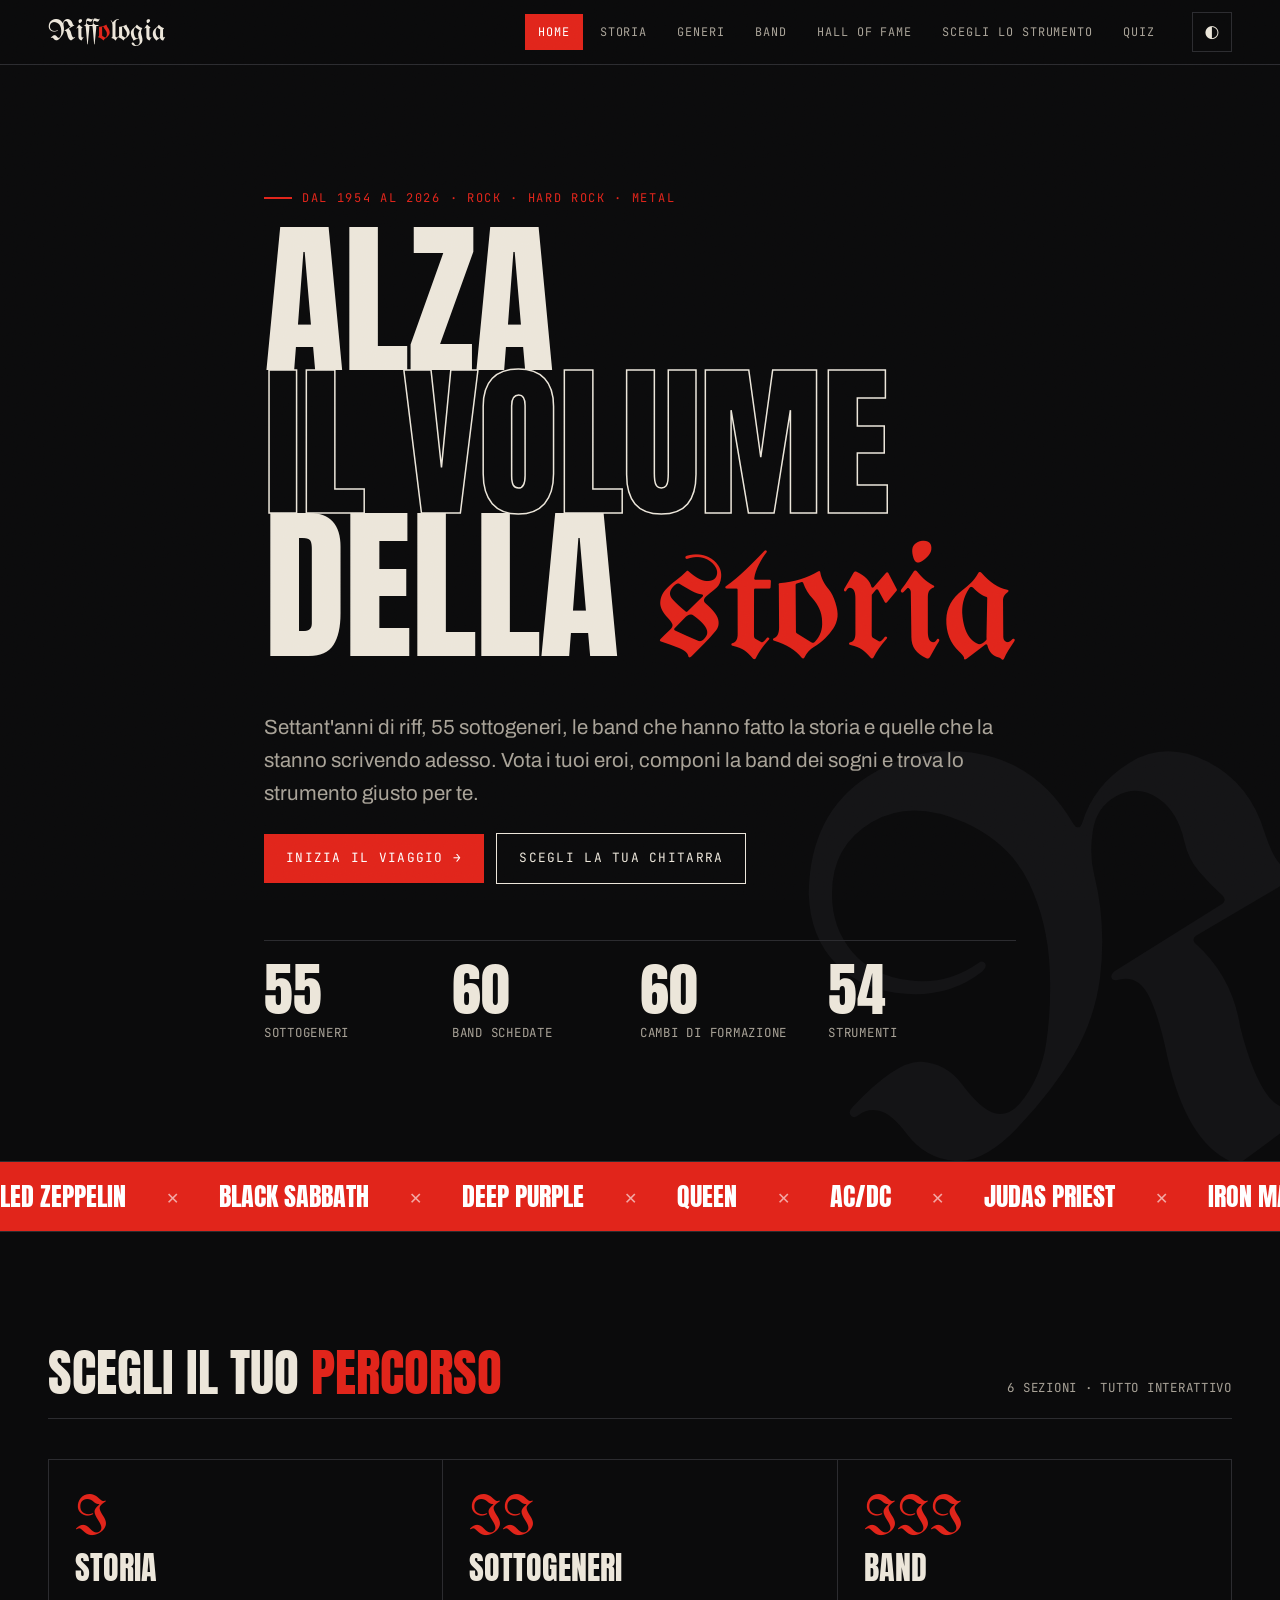
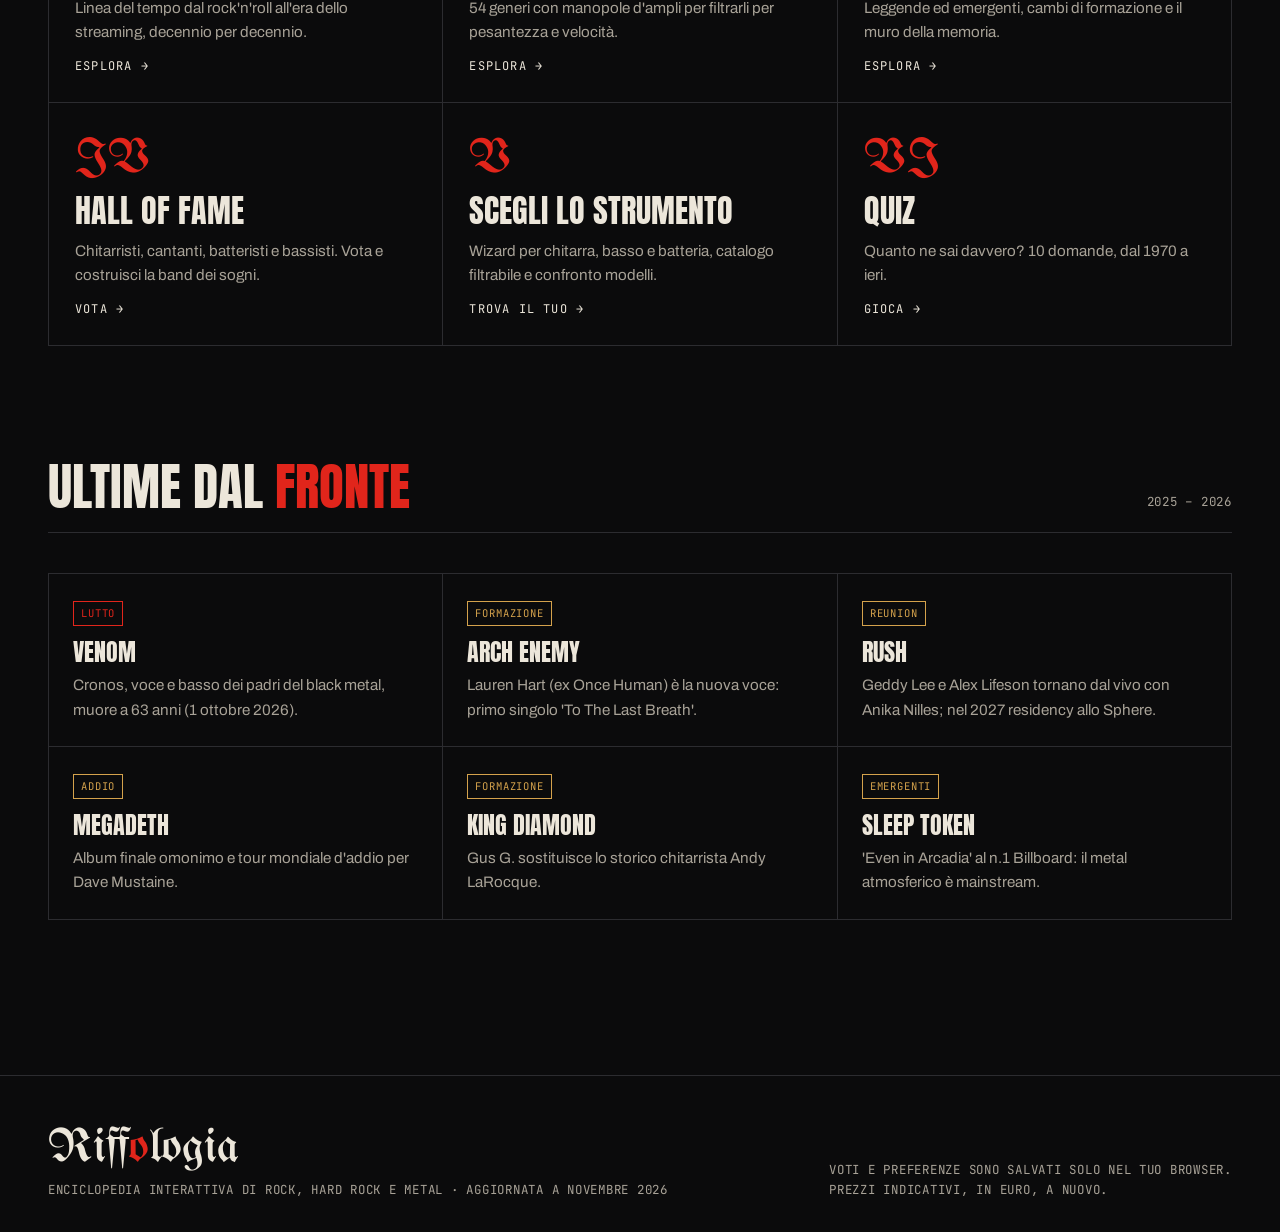
==== index.html @ 989550e6 "Riffologia: sito multipagina su rock/hard rock/metal Analisi storica e dei sottogeneri, band storich" ====
<!doctype html>
<html lang="it">
<head>
<meta charset="utf-8">
<meta name="viewport" content="width=device-width,initial-scale=1">
<title>Riffologia</title>
<meta name="description" content="Enciclopedia interattiva di rock, hard rock e metal: storia, sottogeneri, band, Hall of Fame e scelta dello strumento.">
<link rel="preconnect" href="https://fonts.googleapis.com"><link rel="preconnect" href="https://fonts.gstatic.com" crossorigin>
<link href="https://fonts.googleapis.com/css2?family=Anton&family=Archivo:wght@400;500;700&family=JetBrains+Mono:wght@400;600&family=UnifrakturMaguntia&display=swap" rel="stylesheet">
<link rel="stylesheet" href="css/style.css">
</head>
<body>
<main>
  <section class="hero">
    <div class="bg-word" aria-hidden="true">R</div>
    <div class="wrap">
      <span class="kicker">Dal 1954 al 2026 · rock · hard rock · metal</span>
      <h1 class="h-mega" style="margin:20px 0 28px">Alza<br><span class="outline">il volume</span><br>della <span class="blk">storia</span></h1>
      <p class="lead">Settant'anni di riff, 55 sottogeneri, le band che hanno fatto la storia e quelle che la stanno scrivendo adesso. Vota i tuoi eroi, componi la band dei sogni e trova lo strumento giusto per te.</p>
      <div class="flex mt">
        <a class="btn" href="storia.html">Inizia il viaggio →</a>
        <a class="btn ghost" href="strumenti.html">Scegli la tua chitarra</a>
      </div>
      <div class="hero-stats" id="stats"></div>
    </div>
  </section>

  <div class="marquee" aria-hidden="true"><div class="track" id="mq"></div></div>

  <section>
    <div class="wrap">
      <div class="sec-head"><h2 class="h2">Scegli il tuo <span class="red">percorso</span></h2><span class="mono muted">6 sezioni · tutto interattivo</span></div>
      <div class="grid g3">
        <a class="tile rv" href="storia.html"><span class="n">I</span><h3>Storia</h3><p>Linea del tempo dal rock'n'roll all'era dello streaming, decennio per decennio.</p><span class="arrow">ESPLORA →</span></a>
        <a class="tile rv" href="generi.html"><span class="n">II</span><h3>Sottogeneri</h3><p>54 generi con manopole d'ampli per filtrarli per pesantezza e velocità.</p><span class="arrow">ESPLORA →</span></a>
        <a class="tile rv" href="band.html"><span class="n">III</span><h3>Band</h3><p>Leggende ed emergenti, cambi di formazione e il muro della memoria.</p><span class="arrow">ESPLORA →</span></a>
        <a class="tile rv" href="hall-of-fame.html"><span class="n">IV</span><h3>Hall of Fame</h3><p>Chitarristi, cantanti, batteristi e bassisti. Vota e costruisci la band dei sogni.</p><span class="arrow">VOTA →</span></a>
        <a class="tile rv" href="strumenti.html"><span class="n">V</span><h3>Scegli lo strumento</h3><p>Wizard per chitarra, basso e batteria, catalogo filtrabile e confronto modelli.</p><span class="arrow">TROVA IL TUO →</span></a>
        <a class="tile rv" href="quiz.html"><span class="n">VI</span><h3>Quiz</h3><p>Quanto ne sai davvero? 10 domande, dal 1970 a ieri.</p><span class="arrow">GIOCA →</span></a>
      </div>
    </div>
  </section>

  <section style="padding-top:0">
    <div class="wrap">
      <div class="sec-head"><h2 class="h2">Ultime dal <span class="red">fronte</span></h2><span class="mono muted">2025 – 2026</span></div>
      <div class="grid g3" id="news"></div>
    </div>
  </section>
</main>
<script src="js/data.js"></script>
<script src="js/main.js"></script>
<script>
  const stats = [[GENRES.length,"Sottogeneri"],[BANDS.length,"Band schedate"],[LINEUP.length,"Cambi di formazione"],[GUITARS.length+BASSES.length+DRUMS.length,"Strumenti"]];
  $("#stats").innerHTML = stats.map(([n,l]) => `<div><b>${n}</b><span class="mono muted">${l}</span></div>`).join("");
  const names = BANDS.map(b => b.n);
  $("#mq").innerHTML = [...names, ...names].map(n => `<span>${esc(n)}</span>`).join("");
  const news = [
    ["Lutto","Venom","Cronos, voce e basso dei padri del black metal, muore a 63 anni (1 ottobre 2026)."],
    ["Formazione","Arch Enemy","Lauren Hart (ex Once Human) è la nuova voce: primo singolo 'To The Last Breath'."],
    ["Reunion","Rush","Geddy Lee e Alex Lifeson tornano dal vivo con Anika Nilles; nel 2027 residency allo Sphere."],
    ["Addio","Megadeth","Album finale omonimo e tour mondiale d'addio per Dave Mustaine."],
    ["Formazione","King Diamond","Gus G. sostituisce lo storico chitarrista Andy LaRocque."],
    ["Emergenti","Sleep Token","'Even in Arcadia' al n.1 Billboard: il metal atmosferico è mainstream."]
  ];
  $("#news").innerHTML = news.map(([t,b,d]) => `<article class="card rv"><span class="tag ${t==="Lutto"?"red":"gold"}">${t}</span><h3 class="h3" style="margin:14px 0 8px">${b}</h3><p>${d}</p></article>`).join("");
</script>
</body>
</html>
---- css/style.css ----
/* ============ RIFFOLOGIA — design system ============ */
:root{
  --bg:#0b0b0c; --bg2:#141416; --bg3:#1d1d20; --line:#2c2c30;
  --ink:#ece6da; --ink2:#a8a297; --ink3:#6f6a62;
  --red:#e1251b; --red2:#ff3b2f; --gold:#d4a24c; --ok:#5f8a5a;
  --f-display:"Anton",Impact,"Arial Narrow",sans-serif;
  --f-black:"UnifrakturMaguntia",serif;
  --f-body:"Archivo",system-ui,sans-serif;
  --f-mono:"JetBrains Mono",ui-monospace,monospace;
  --pad:clamp(16px,4vw,48px); --max:1280px;
  color-scheme:dark;
}
:root[data-theme="light"]{
  --bg:#efe9dd; --bg2:#e5ddcd; --bg3:#d9cfbc; --line:#bdb19b;
  --ink:#111; --ink2:#3d3a35; --ink3:#6c665c; --red:#c81d14; --red2:#e1251b; --gold:#8a6420;
  color-scheme:light;
}
*{box-sizing:border-box;margin:0;padding:0}
html{scroll-behavior:smooth}
body{background:var(--bg);color:var(--ink);font-family:var(--f-body);font-size:17px;line-height:1.6;overflow-x:hidden;min-height:100vh}
body::before{ /* grana pellicola */
  content:"";position:fixed;inset:0;pointer-events:none;z-index:999;opacity:.07;mix-blend-mode:overlay;
  background-image:url("data:image/svg+xml,%3Csvg xmlns='http://www.w3.org/2000/svg' width='200' height='200'%3E%3Cfilter id='n'%3E%3CfeTurbulence type='fractalNoise' baseFrequency='.9' numOctaves='3' stitchTiles='stitch'/%3E%3C/filter%3E%3Crect width='100%25' height='100%25' filter='url(%23n)'/%3E%3C/svg%3E");
}
a{color:inherit}
img{max-width:100%}
button,input,select{font:inherit;color:inherit}
::selection{background:var(--red);color:#fff}
.wrap{max-width:var(--max);margin:0 auto;padding:0 var(--pad)}
.mono{font-family:var(--f-mono);font-size:.78rem;letter-spacing:.06em;text-transform:uppercase}
.muted{color:var(--ink2)}
.red{color:var(--red)} .gold{color:var(--gold)}
.sr{position:absolute;width:1px;height:1px;overflow:hidden;clip:rect(0 0 0 0)}

/* ---------- header ---------- */
.site-head{position:sticky;top:0;z-index:50;background:color-mix(in srgb,var(--bg) 85%,transparent);backdrop-filter:blur(10px);border-bottom:1px solid var(--line)}
.site-head .wrap{display:flex;align-items:center;gap:24px;height:64px}
.logo{font-family:var(--f-black);font-size:1.9rem;text-decoration:none;line-height:1;color:var(--ink)}
.logo span{color:var(--red)}
.nav{display:flex;gap:4px;margin-left:auto}
.nav a{font-family:var(--f-mono);font-size:.74rem;letter-spacing:.08em;text-transform:uppercase;text-decoration:none;padding:8px 12px;color:var(--ink2);border:1px solid transparent}
.nav a:hover{color:var(--ink);border-color:var(--line)}
.nav a.active{color:var(--ink);background:var(--red);color:#fff}
.icon-btn{background:none;border:1px solid var(--line);width:40px;height:40px;display:grid;place-items:center;cursor:pointer;color:var(--ink)}
.icon-btn:hover{border-color:var(--ink)}
.burger{display:none}
@media (max-width:980px){
  .burger{display:grid;margin-left:8px}
  #themeBtn{margin-left:auto}
  .nav{position:fixed;inset:64px 0 auto 0;flex-direction:column;background:var(--bg);border-bottom:1px solid var(--line);padding:12px var(--pad) 20px;display:none}
  .nav.open{display:flex}
  .nav a{font-size:.95rem;padding:14px 8px;border-bottom:1px solid var(--line)}
}

/* ---------- typography ---------- */
.h-mega{font-family:var(--f-display);font-weight:400;text-transform:uppercase;line-height:.86;font-size:clamp(3.4rem,13vw,11rem);letter-spacing:-.01em}
.h1{font-family:var(--f-display);font-weight:400;text-transform:uppercase;line-height:.95;font-size:clamp(2.6rem,7vw,5.6rem)}
.h2{font-family:var(--f-display);font-weight:400;text-transform:uppercase;line-height:1;font-size:clamp(1.9rem,4.4vw,3.2rem)}
.h3{font-family:var(--f-display);font-weight:400;text-transform:uppercase;font-size:1.5rem;line-height:1.05}
.outline{color:transparent;-webkit-text-stroke:1.5px var(--ink)}
.blk{font-family:var(--f-black);text-transform:none;color:var(--red)}
.lead{font-size:clamp(1.05rem,1.6vw,1.3rem);color:var(--ink2);max-width:62ch}
.kicker{display:inline-flex;align-items:center;gap:10px;font-family:var(--f-mono);font-size:.75rem;letter-spacing:.14em;text-transform:uppercase;color:var(--red)}
.kicker::before{content:"";width:28px;height:2px;background:var(--red)}

/* glitch hover */
.glitch{position:relative;display:inline-block}
.glitch:hover{animation:jit .25s steps(2) 2}
@keyframes jit{0%{transform:translate(0);text-shadow:2px 0 var(--red),-2px 0 #3cf}50%{transform:translate(-2px,1px);text-shadow:-3px 0 var(--red),3px 0 #3cf}100%{transform:translate(0);text-shadow:none}}

/* ---------- sections ---------- */
section{padding:clamp(56px,9vw,120px) 0}
.sec-head{display:flex;flex-wrap:wrap;align-items:end;justify-content:space-between;gap:20px;margin-bottom:40px;border-bottom:1px solid var(--line);padding-bottom:20px}
.page-hero{padding:clamp(48px,8vw,110px) 0 40px;border-bottom:1px solid var(--line);position:relative;overflow:hidden}
.page-hero .num{position:absolute;right:var(--pad);top:20px;font-family:var(--f-black);font-size:clamp(6rem,20vw,16rem);color:var(--bg3);line-height:1;z-index:-1;user-select:none}

/* ---------- buttons/chips ---------- */
.btn{display:inline-flex;align-items:center;gap:10px;background:var(--red);color:#fff;border:0;padding:14px 22px;font-family:var(--f-mono);font-size:.8rem;letter-spacing:.1em;text-transform:uppercase;text-decoration:none;cursor:pointer;transition:transform .15s,background .15s}
.btn:hover{background:var(--red2);transform:translate(-2px,-2px);box-shadow:4px 4px 0 var(--ink)}
.btn.ghost{background:transparent;color:var(--ink);border:1px solid var(--ink)}
.btn.ghost:hover{background:var(--ink);color:var(--bg)}
.btn.sm{padding:8px 14px;font-size:.72rem}
.chips{display:flex;flex-wrap:wrap;gap:8px}
.chip{background:transparent;border:1px solid var(--line);padding:7px 13px;font-family:var(--f-mono);font-size:.72rem;letter-spacing:.06em;text-transform:uppercase;cursor:pointer;color:var(--ink2)}
.chip:hover{border-color:var(--ink);color:var(--ink)}
.chip.on{background:var(--ink);color:var(--bg);border-color:var(--ink)}
.chip .dot{display:inline-block;width:8px;height:8px;margin-right:6px;border-radius:50%}
.tag{display:inline-block;font-family:var(--f-mono);font-size:.66rem;letter-spacing:.08em;text-transform:uppercase;padding:3px 7px;border:1px solid var(--line);color:var(--ink2)}
.tag.red{border-color:var(--red);color:var(--red)}
.tag.gold{border-color:var(--gold);color:var(--gold)}
input[type=search],input[type=text],select{background:var(--bg2);border:1px solid var(--line);padding:12px 14px;min-width:0;width:100%}
input:focus,select:focus,button:focus-visible,a:focus-visible{outline:2px solid var(--red);outline-offset:2px}

/* ---------- grids & cards ---------- */
.grid{display:grid;gap:1px;background:var(--line);border:1px solid var(--line)}
.g2{grid-template-columns:repeat(auto-fill,minmax(min(100%,420px),1fr))}
.g3{grid-template-columns:repeat(auto-fill,minmax(min(100%,300px),1fr))}
.g4{grid-template-columns:repeat(auto-fill,minmax(min(100%,240px),1fr))}
.card{background:var(--bg);padding:24px;position:relative;transition:background .2s}
.card:hover{background:var(--bg2)}
.card .meta{display:flex;flex-wrap:wrap;gap:6px;margin:10px 0}
.card p{color:var(--ink2);font-size:.95rem}
.card.link{cursor:pointer}
.card .corner{position:absolute;top:16px;right:16px}

/* home navigation tiles */
.tile{background:var(--bg);padding:32px 26px 26px;text-decoration:none;display:flex;flex-direction:column;gap:12px;min-height:240px;position:relative;overflow:hidden}
.tile .n{font-family:var(--f-black);font-size:3rem;color:var(--red);line-height:1}
.tile h3{font-family:var(--f-display);font-weight:400;font-size:2rem;text-transform:uppercase;line-height:1}
.tile p{color:var(--ink2);font-size:.95rem}
.tile .arrow{margin-top:auto;font-family:var(--f-mono);font-size:.75rem;letter-spacing:.1em}
.tile::after{content:"";position:absolute;inset:auto 0 0 0;height:4px;background:var(--red);transform:scaleX(0);transform-origin:left;transition:transform .3s}
.tile:hover{background:var(--bg2)}
.tile:hover::after{transform:scaleX(1)}

/* ---------- hero home ---------- */
.hero{min-height:calc(100vh - 64px);display:flex;flex-direction:column;justify-content:center;position:relative;overflow:hidden;border-bottom:1px solid var(--line)}
.hero .bg-word{position:absolute;font-family:var(--f-black);font-size:clamp(14rem,45vw,40rem);color:var(--bg2);right:-4vw;bottom:-10vw;line-height:1;z-index:-1;user-select:none}
.hero-stats{display:grid;grid-template-columns:repeat(4,1fr);border-top:1px solid var(--line);margin-top:56px}
.hero-stats div{padding:20px 16px 0 0}
.hero-stats b{display:block;font-family:var(--f-display);font-weight:400;font-size:clamp(2rem,5vw,3.6rem);line-height:1}
@media (max-width:640px){.hero-stats{grid-template-columns:repeat(2,1fr)}}

/* marquee */
.marquee{overflow:hidden;border-bottom:1px solid var(--line);background:var(--red);color:#fff;padding:14px 0;white-space:nowrap}
.marquee .track{display:inline-flex;gap:40px;animation:mq 60s linear infinite;font-family:var(--f-display);font-size:1.6rem;text-transform:uppercase}
.marquee .track span::after{content:"✕";margin-left:40px;opacity:.6;font-size:1rem;vertical-align:middle}
@keyframes mq{to{transform:translateX(-50%)}}

/* ---------- amp knobs ---------- */
.amp{display:flex;flex-wrap:wrap;gap:28px;align-items:center;background:var(--bg2);border:1px solid var(--line);padding:18px 22px;background-image:repeating-linear-gradient(90deg,transparent 0 3px,rgba(255,255,255,.015) 3px 4px)}
.knob{display:flex;align-items:center;gap:14px}
.knob .dial{width:54px;height:54px;border-radius:50%;background:radial-gradient(circle at 35% 30%,#3a3a3f,#0d0d0f 70%);border:2px solid #000;box-shadow:0 0 0 3px var(--bg3),0 4px 10px rgba(0,0,0,.5);position:relative;flex:none}
.knob .dial::after{content:"";position:absolute;left:50%;top:5px;width:3px;height:16px;margin-left:-1.5px;background:var(--gold);border-radius:2px}
.knob label{display:flex;flex-direction:column;gap:6px}
.knob input[type=range]{width:150px;accent-color:var(--red)}
.knob .val{font-family:var(--f-mono);font-size:.72rem;color:var(--gold)}

/* ---------- timeline ---------- */
.tl{position:relative;margin-left:8px}
.tl::before{content:"";position:absolute;left:0;top:0;bottom:0;width:2px;background:linear-gradient(var(--red),var(--line))}
.tl-item{position:relative;padding:0 0 44px 40px;display:grid;grid-template-columns:150px 1fr;gap:20px}
.tl-item::before{content:"";position:absolute;left:-7px;top:12px;width:16px;height:16px;background:var(--bg);border:3px solid var(--red);transform:rotate(45deg)}
.tl-year{font-family:var(--f-display);font-size:3rem;line-height:1;color:var(--ink)}
.tl-item h3{font-family:var(--f-display);font-weight:400;text-transform:uppercase;font-size:1.6rem;line-height:1.05;margin-bottom:6px}
.tl-item p{color:var(--ink2);max-width:70ch}
@media (max-width:640px){.tl-item{grid-template-columns:1fr;gap:4px;padding-left:28px}.tl-year{font-size:2.2rem}}

/* decades strip */
.decades{display:grid;grid-template-columns:repeat(auto-fit,minmax(110px,1fr));border:1px solid var(--line)}
.decades button{background:var(--bg);border:0;border-right:1px solid var(--line);padding:18px 10px;cursor:pointer;font-family:var(--f-display);font-size:1.7rem;color:var(--ink3)}
.decades button:hover,.decades button.on{color:var(--ink);background:var(--bg2)}
.decades button.on{box-shadow:inset 0 -4px 0 var(--red)}

/* ---------- table ---------- */
.tbl-wrap{overflow-x:auto;border:1px solid var(--line)}
table{width:100%;border-collapse:collapse;font-size:.92rem}
th,td{text-align:left;padding:12px 14px;border-bottom:1px solid var(--line);vertical-align:top}
th{font-family:var(--f-mono);font-size:.7rem;letter-spacing:.08em;text-transform:uppercase;color:var(--ink3);background:var(--bg2);position:sticky;top:0}
tr:hover td{background:var(--bg2)}
td .arrow{color:var(--red);font-weight:700}

/* ---------- memoriam ---------- */
.mem{display:grid;grid-template-columns:repeat(auto-fill,minmax(min(100%,210px),1fr));gap:1px;background:var(--line);border:1px solid var(--line)}
.mem div{background:var(--bg);padding:16px 18px}
.mem b{display:block;font-family:var(--f-display);font-weight:400;font-size:1.25rem;text-transform:uppercase;line-height:1.1}
.mem .cross{color:var(--red);font-family:var(--f-mono);font-size:.75rem}
.mem div.recent{background:linear-gradient(180deg,rgba(225,37,27,.12),transparent)}

/* ---------- hall of fame ---------- */
.hof-row{display:grid;grid-template-columns:56px 1fr auto;gap:18px;align-items:center;padding:18px 20px;background:var(--bg);border-bottom:1px solid var(--line)}
.hof-row:hover{background:var(--bg2)}
.hof-rank{font-family:var(--f-display);font-size:2.2rem;line-height:1;color:var(--ink3)}
.hof-row:nth-child(1) .hof-rank,.hof-row:nth-child(2) .hof-rank,.hof-row:nth-child(3) .hof-rank{color:var(--gold)}
.hof-name{font-family:var(--f-display);font-size:1.5rem;text-transform:uppercase;line-height:1}
.hof-name .rip{font-family:var(--f-mono);font-size:.7rem;color:var(--red);margin-left:8px;vertical-align:middle}
.vu{display:flex;gap:2px;height:14px;margin-top:8px}
.vu i{width:6px;background:var(--bg3)}
.vu i.on{background:var(--ok)} .vu i.on.y{background:var(--gold)} .vu i.on.r{background:var(--red)}
.vote{display:flex;flex-direction:column;align-items:center;gap:4px}
.vote button{width:44px;height:44px;border:1px solid var(--line);background:var(--bg2);cursor:pointer;font-size:1.1rem}
.vote button:hover{border-color:var(--gold);color:var(--gold)}
.vote button.voted{background:var(--gold);color:#000;border-color:var(--gold)}
.vote span{font-family:var(--f-mono);font-size:.75rem;color:var(--gold)}
@media (max-width:560px){.hof-row{grid-template-columns:40px 1fr auto;gap:10px;padding:14px}.hof-name{font-size:1.2rem}}

.dream{display:grid;grid-template-columns:repeat(4,1fr);gap:1px;background:var(--line);border:1px solid var(--gold)}
.dream .slot{background:var(--bg);padding:20px;min-height:150px;display:flex;flex-direction:column;gap:8px}
.dream .slot select{margin-top:auto}
.dream .slot .who{font-family:var(--f-display);font-size:1.5rem;text-transform:uppercase;line-height:1;color:var(--gold)}
@media (max-width:820px){.dream{grid-template-columns:repeat(2,1fr)}}
@media (max-width:440px){.dream{grid-template-columns:1fr}}

/* ---------- tabs ---------- */
.tabs{display:flex;flex-wrap:wrap;gap:0;border-bottom:1px solid var(--line);margin-bottom:32px}
.tabs button{background:none;border:0;padding:14px 20px;cursor:pointer;font-family:var(--f-display);font-size:1.3rem;text-transform:uppercase;color:var(--ink3);border-bottom:4px solid transparent;margin-bottom:-1px}
.tabs button:hover{color:var(--ink)}
.tabs button.on{color:var(--ink);border-color:var(--red)}

/* ---------- wizard ---------- */
.wizard{border:1px solid var(--line);background:var(--bg2)}
.wiz-top{display:flex;justify-content:space-between;align-items:center;padding:16px 22px;border-bottom:1px solid var(--line)}
.wiz-bar{height:4px;background:var(--bg3)}
.wiz-bar i{display:block;height:100%;background:var(--red);transition:width .3s}
.wiz-body{padding:clamp(20px,4vw,44px)}
.wiz-q{font-family:var(--f-display);font-size:clamp(1.6rem,3.6vw,2.6rem);text-transform:uppercase;line-height:1.05;margin-bottom:24px}
.opts{display:grid;grid-template-columns:repeat(auto-fill,minmax(min(100%,220px),1fr));gap:12px}
.opt{background:var(--bg);border:1px solid var(--line);padding:18px;text-align:left;cursor:pointer;display:flex;flex-direction:column;gap:4px;transition:border-color .15s,transform .15s}
.opt b{font-family:var(--f-display);font-weight:400;font-size:1.3rem;text-transform:uppercase}
.opt span{color:var(--ink2);font-size:.88rem}
.opt:hover{border-color:var(--red);transform:translateY(-2px)}
.result{display:grid;grid-template-columns:repeat(auto-fill,minmax(min(100%,280px),1fr));gap:1px;background:var(--line);border:1px solid var(--line)}
.result .card:first-child{background:var(--bg2);box-shadow:inset 0 4px 0 var(--red)}
.match{font-family:var(--f-display);font-size:3rem;line-height:1;color:var(--red)}

/* ---------- compare tray ---------- */
.tray{position:fixed;left:50%;bottom:16px;transform:translateX(-50%);z-index:60;background:var(--ink);color:var(--bg);display:none;align-items:center;gap:14px;padding:10px 12px 10px 18px;max-width:calc(100% - 32px);box-shadow:6px 6px 0 var(--red)}
.tray.show{display:flex}
.tray .mono{color:var(--bg)}
.cmp-btn{background:none;border:1px solid var(--line);padding:6px 10px;font-family:var(--f-mono);font-size:.68rem;letter-spacing:.06em;text-transform:uppercase;cursor:pointer;color:var(--ink2)}
.cmp-btn.on{background:var(--red);color:#fff;border-color:var(--red)}

/* ---------- modal ---------- */
.modal{position:fixed;inset:0;z-index:80;background:rgba(0,0,0,.7);display:none;align-items:center;justify-content:center;padding:16px}
.modal.show{display:flex}
.modal .box{background:var(--bg);border:1px solid var(--line);max-width:860px;width:100%;max-height:88vh;overflow:auto;padding:clamp(20px,4vw,40px);position:relative;box-shadow:10px 10px 0 var(--red)}
.modal .close{position:absolute;top:12px;right:12px}

/* ---------- genre bars ---------- */
.bar{height:6px;background:var(--bg3);margin-top:4px}
.bar i{display:block;height:100%;background:var(--red)}
.bar.spd i{background:var(--gold)}
.fam-stripe{position:absolute;left:0;top:0;bottom:0;width:4px}

/* ---------- quiz ---------- */
.quiz-ans{display:grid;gap:10px}
.quiz-ans button{text-align:left;background:var(--bg);border:1px solid var(--line);padding:16px 18px;cursor:pointer;font-size:1.05rem}
.quiz-ans button:hover:not([disabled]){border-color:var(--ink)}
.quiz-ans button.right{border-color:var(--ok);background:rgba(95,138,90,.18)}
.quiz-ans button.wrong{border-color:var(--red);background:rgba(225,37,27,.15)}

/* ---------- footer ---------- */
.site-foot{border-top:1px solid var(--line);padding:48px 0 32px;margin-top:40px}
.site-foot .wrap{display:flex;flex-wrap:wrap;gap:24px;justify-content:space-between;align-items:end}
.site-foot .logo{font-size:3rem}

/* ---------- reveal ---------- */
.rv{opacity:0;transform:translateY(24px);transition:opacity .6s,transform .6s}
.rv.in{opacity:1;transform:none}
@media (prefers-reduced-motion:reduce){
  *{animation:none!important;transition:none!important;scroll-behavior:auto!important}
  .rv{opacity:1;transform:none}
}
.toast{position:fixed;top:80px;right:16px;z-index:90;background:var(--gold);color:#000;padding:12px 18px;font-family:var(--f-mono);font-size:.78rem;transform:translateX(130%);transition:transform .3s}
.toast.show{transform:none}
.empty{padding:40px;text-align:center;color:var(--ink3);background:var(--bg)}
.flex{display:flex;flex-wrap:wrap;gap:12px;align-items:center}
.mt{margin-top:24px} .mb{margin-bottom:24px}
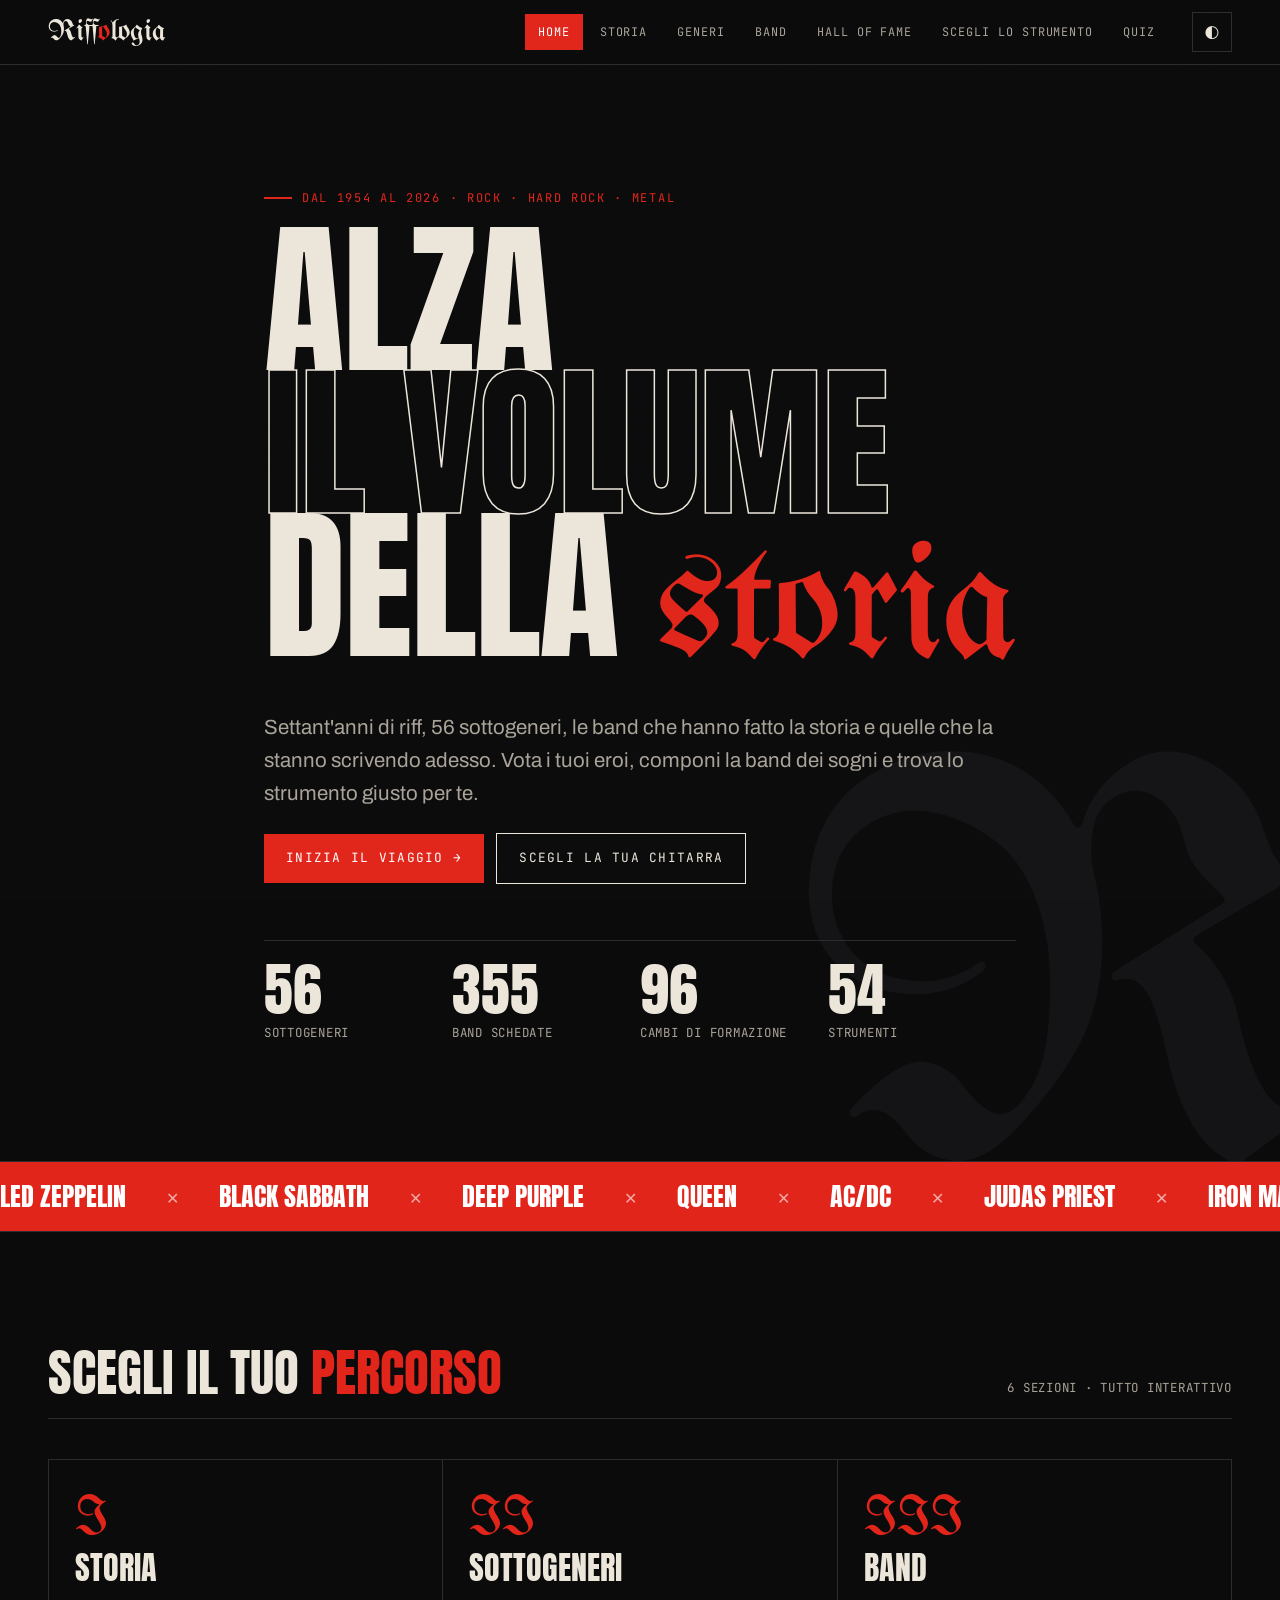
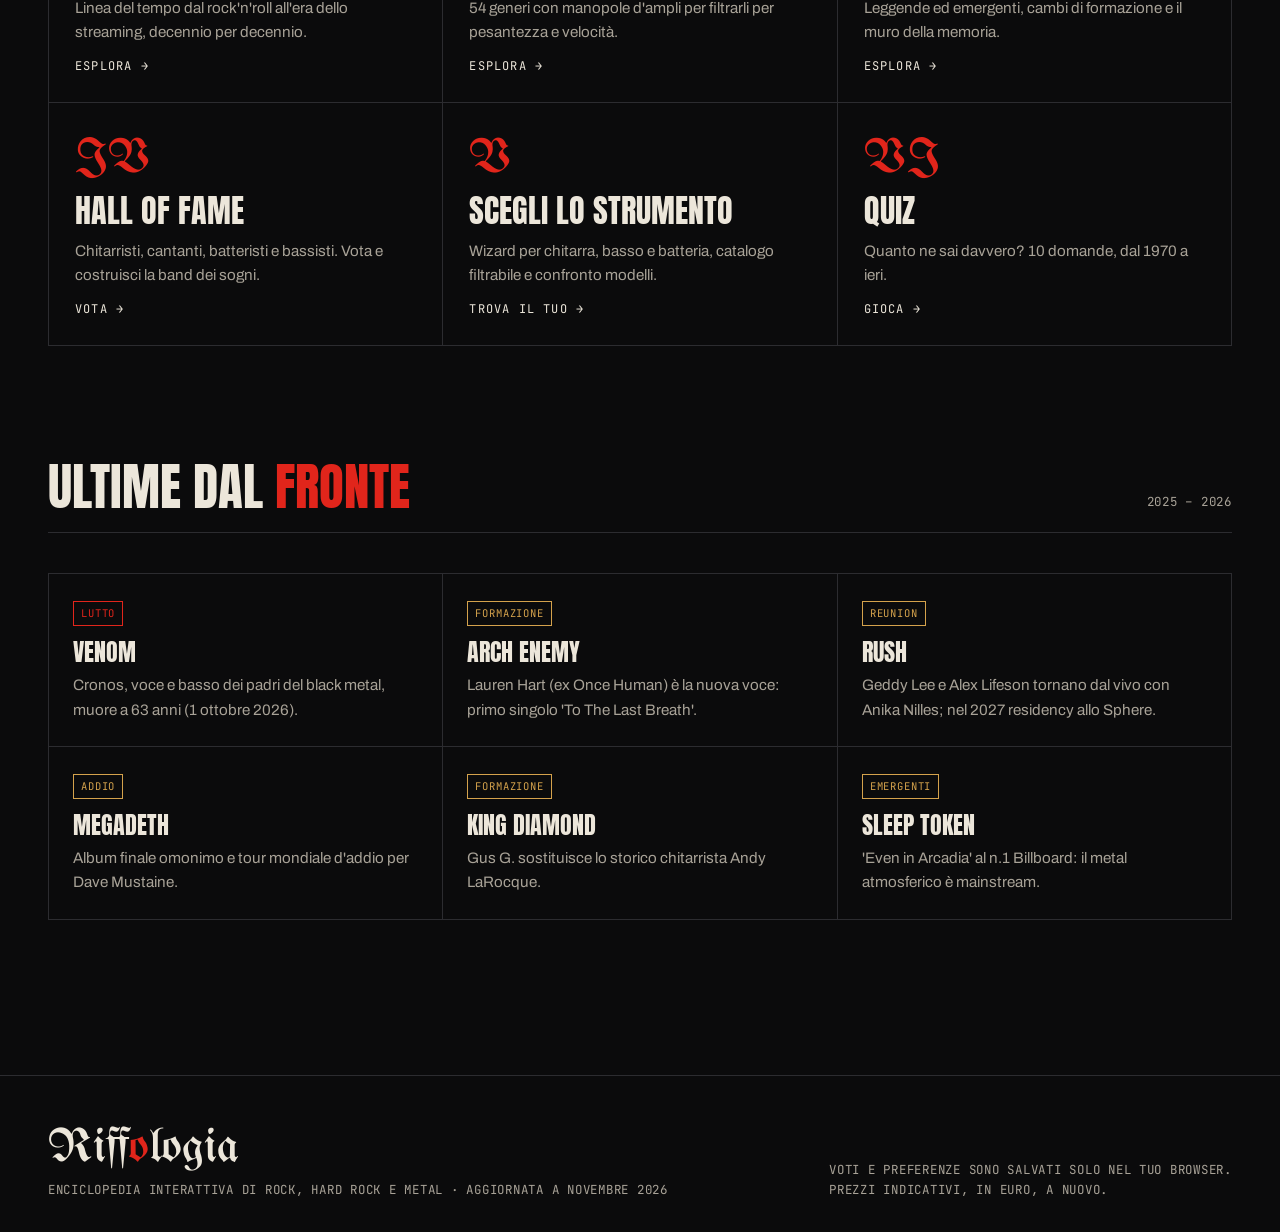
==== commit f300019b: "Espansione archivio band: da 60 a 355 band Aggiunte 295 band (Avenged Sevenfold, Trivium, Helloween," ====
--- a/index.html
+++ b/index.html
@@ -16,7 +16,7 @@
     <div class="wrap">
       <span class="kicker">Dal 1954 al 2026 · rock · hard rock · metal</span>
       <h1 class="h-mega" style="margin:20px 0 28px">Alza<br><span class="outline">il volume</span><br>della <span class="blk">storia</span></h1>
-      <p class="lead">Settant'anni di riff, 55 sottogeneri, le band che hanno fatto la storia e quelle che la stanno scrivendo adesso. Vota i tuoi eroi, componi la band dei sogni e trova lo strumento giusto per te.</p>
+      <p class="lead">Settant'anni di riff, 56 sottogeneri, le band che hanno fatto la storia e quelle che la stanno scrivendo adesso. Vota i tuoi eroi, componi la band dei sogni e trova lo strumento giusto per te.</p>
       <div class="flex mt">
         <a class="btn" href="storia.html">Inizia il viaggio →</a>
         <a class="btn ghost" href="strumenti.html">Scegli la tua chitarra</a>
@@ -49,6 +49,7 @@
   </section>
 </main>
 <script src="js/data.js"></script>
+<script src="js/bands-extra.js"></script>
 <script src="js/main.js"></script>
 <script>
   const stats = [[GENRES.length,"Sottogeneri"],[BANDS.length,"Band schedate"],[LINEUP.length,"Cambi di formazione"],[GUITARS.length+BASSES.length+DRUMS.length,"Strumenti"]];
--- a/css/style.css
+++ b/css/style.css
@@ -92,7 +92,9 @@
 input:focus,select:focus,button:focus-visible,a:focus-visible{outline:2px solid var(--red);outline-offset:2px}
 
 /* ---------- grids & cards ---------- */
-.grid{display:grid;gap:1px;background:var(--line);border:1px solid var(--line)}
+[hidden]{display:none!important}
+.grid{display:grid;border-left:1px solid var(--line);border-top:1px solid var(--line)}
+.grid>*{border-right:1px solid var(--line);border-bottom:1px solid var(--line)}
 .g2{grid-template-columns:repeat(auto-fill,minmax(min(100%,420px),1fr))}
 .g3{grid-template-columns:repeat(auto-fill,minmax(min(100%,300px),1fr))}
 .g4{grid-template-columns:repeat(auto-fill,minmax(min(100%,240px),1fr))}
@@ -161,7 +163,8 @@
 td .arrow{color:var(--red);font-weight:700}
 
 /* ---------- memoriam ---------- */
-.mem{display:grid;grid-template-columns:repeat(auto-fill,minmax(min(100%,210px),1fr));gap:1px;background:var(--line);border:1px solid var(--line)}
+.mem{display:grid;grid-template-columns:repeat(auto-fill,minmax(min(100%,210px),1fr));border-left:1px solid var(--line);border-top:1px solid var(--line)}
+.mem>div{border-right:1px solid var(--line);border-bottom:1px solid var(--line)}
 .mem div{background:var(--bg);padding:16px 18px}
 .mem b{display:block;font-family:var(--f-display);font-weight:400;font-size:1.25rem;text-transform:uppercase;line-height:1.1}
 .mem .cross{color:var(--red);font-family:var(--f-mono);font-size:.75rem}
@@ -209,7 +212,8 @@
 .opt b{font-family:var(--f-display);font-weight:400;font-size:1.3rem;text-transform:uppercase}
 .opt span{color:var(--ink2);font-size:.88rem}
 .opt:hover{border-color:var(--red);transform:translateY(-2px)}
-.result{display:grid;grid-template-columns:repeat(auto-fill,minmax(min(100%,280px),1fr));gap:1px;background:var(--line);border:1px solid var(--line)}
+.result{display:grid;grid-template-columns:repeat(auto-fill,minmax(min(100%,280px),1fr));border-left:1px solid var(--line);border-top:1px solid var(--line)}
+.result>*{border-right:1px solid var(--line);border-bottom:1px solid var(--line)}
 .result .card:first-child{background:var(--bg2);box-shadow:inset 0 4px 0 var(--red)}
 .match{font-family:var(--f-display);font-size:3rem;line-height:1;color:var(--red)}
 
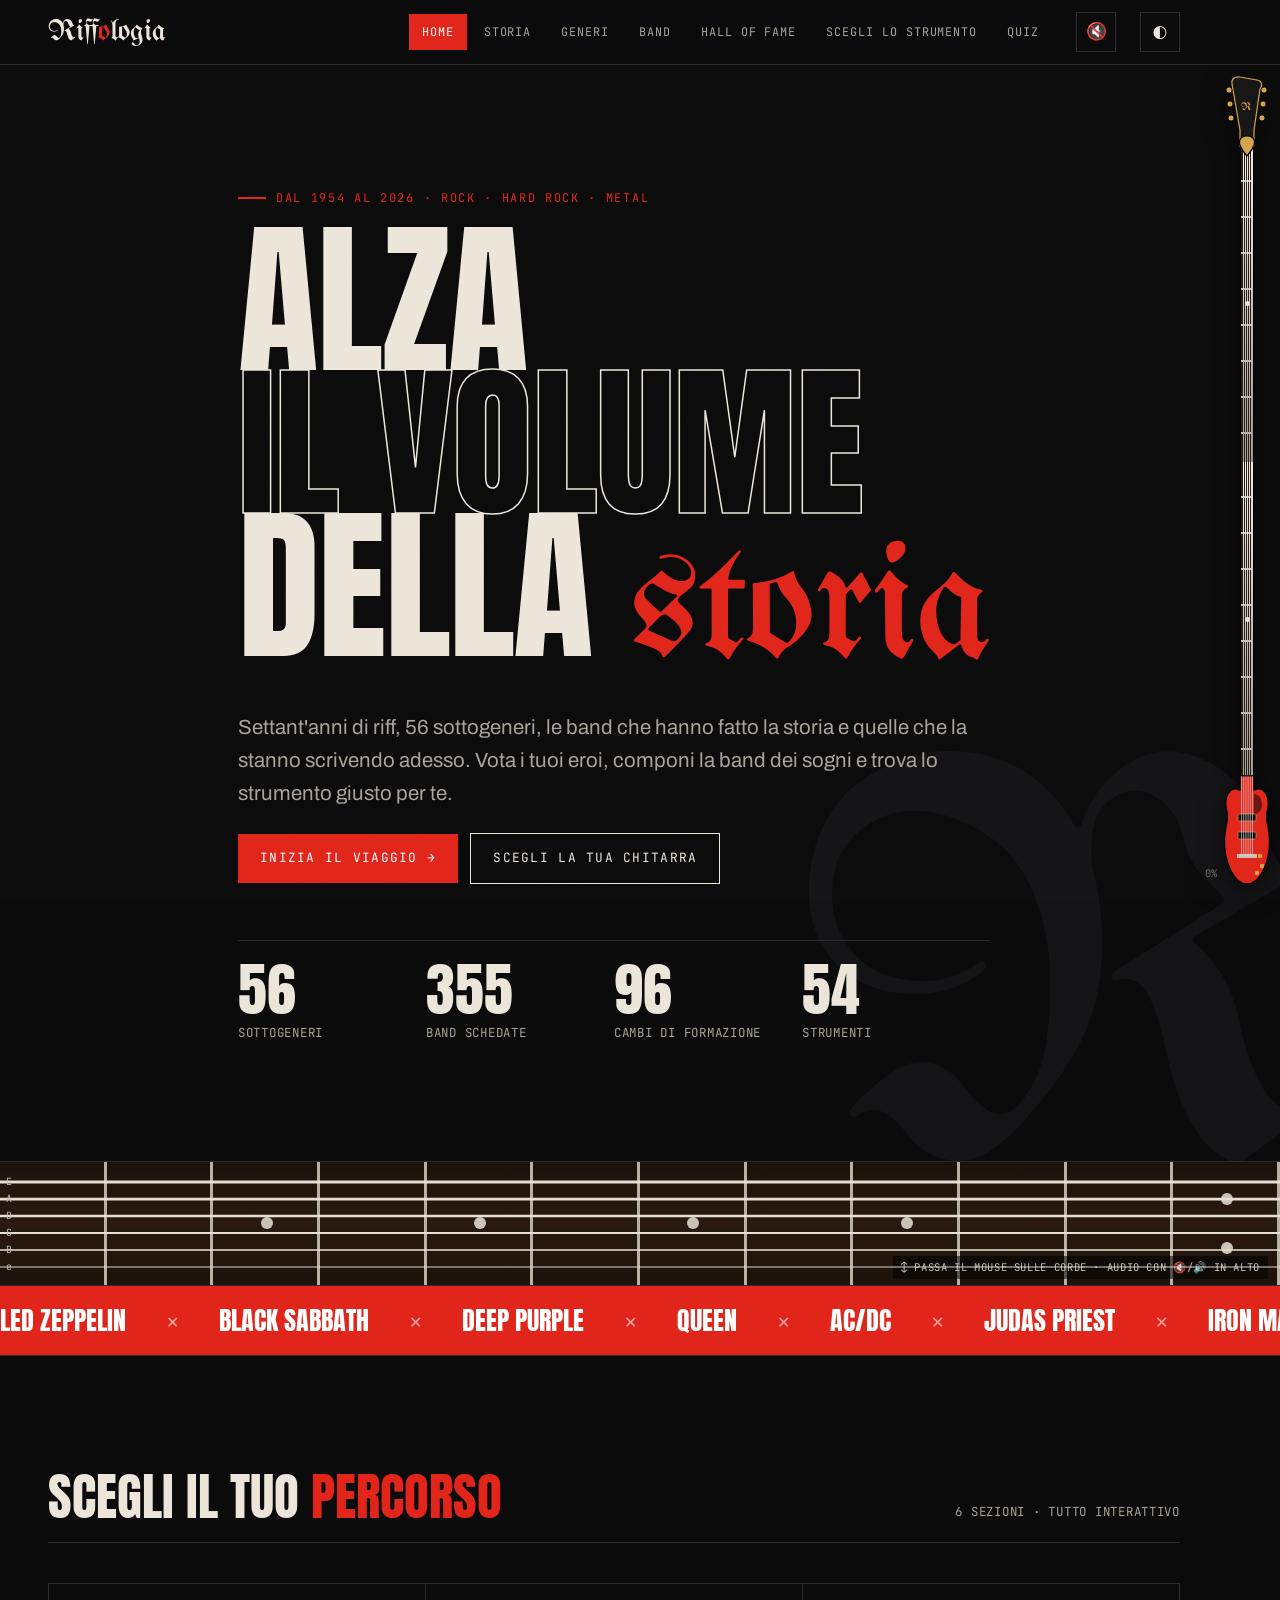
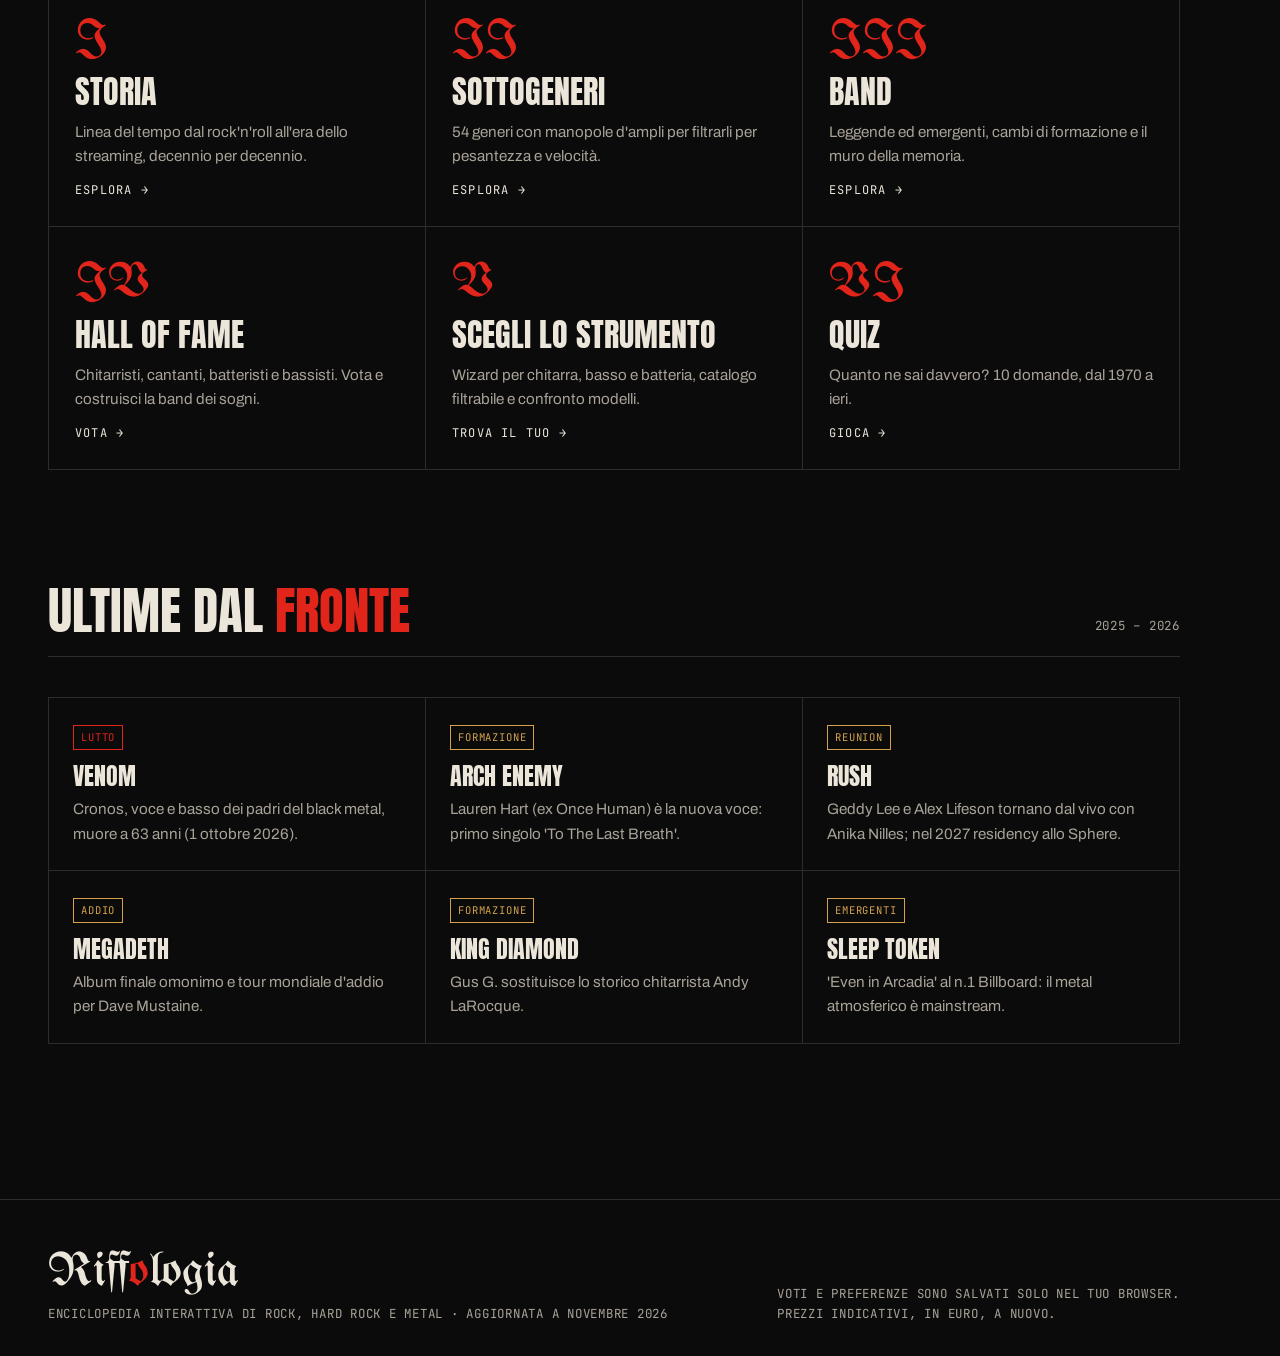
==== commit 36b8480a: "Design in movimento: cursore chitarra, chitarra che si spacca allo scroll, corde suonabili - cursore" ====
--- a/index.html
+++ b/index.html
@@ -8,6 +8,7 @@
 <link rel="preconnect" href="https://fonts.googleapis.com"><link rel="preconnect" href="https://fonts.gstatic.com" crossorigin>
 <link href="https://fonts.googleapis.com/css2?family=Anton&family=Archivo:wght@400;500;700&family=JetBrains+Mono:wght@400;600&family=UnifrakturMaguntia&display=swap" rel="stylesheet">
 <link rel="stylesheet" href="css/style.css">
+<link rel="stylesheet" href="css/effects.css">
 </head>
 <body>
 <main>
@@ -51,6 +52,7 @@
 <script src="js/data.js"></script>
 <script src="js/bands-extra.js"></script>
 <script src="js/main.js"></script>
+<script src="js/effects.js"></script>
 <script>
   const stats = [[GENRES.length,"Sottogeneri"],[BANDS.length,"Band schedate"],[LINEUP.length,"Cambi di formazione"],[GUITARS.length+BASSES.length+DRUMS.length,"Strumenti"]];
   $("#stats").innerHTML = stats.map(([n,l]) => `<div><b>${n}</b><span class="mono muted">${l}</span></div>`).join("");
--- a/css/effects.css
+++ b/css/effects.css
@@ -0,0 +1,73 @@
+/* ============ RIFFOLOGIA — effetti in movimento ============ */
+
+/* ---------- cursore chitarra / plettro ---------- */
+@media (pointer:fine){
+  html,body{cursor:url("data:image/svg+xml,%3Csvg xmlns='http://www.w3.org/2000/svg' width='32' height='32' viewBox='0 0 36 36'%3E%3Cpath d='M1 1 L8 2.5 L6 4 L4 6 L2.5 8Z' fill='%23d4a24c' stroke='%23000' stroke-width='1'/%3E%3Cpath d='M5 5 L20 20' stroke='%23000' stroke-width='4' stroke-linecap='round'/%3E%3Cpath d='M5 5 L20 20' stroke='%237a4a22' stroke-width='2.2'/%3E%3Cg transform='rotate(-45 24 24)'%3E%3Cpath d='M21 14 C19 13 17 15 18 18 C15 19 14 23 16 26 C17 30 21 32 24 32 C27 32 31 30 32 26 C34 23 33 19 30 18 C31 15 29 13 27 14 Z' fill='%23e1251b' stroke='%23000' stroke-width='1.2'/%3E%3Crect x='22' y='20' width='4' height='2' fill='%23000'/%3E%3Crect x='21.5' y='25' width='5' height='1.5' fill='%23000'/%3E%3C/g%3E%3C/svg%3E") 2 2, auto}
+  a,button,select,summary,label,[role=button],.chip,.opt,input[type=range],.card.link,.strings{cursor:url("data:image/svg+xml,%3Csvg xmlns='http://www.w3.org/2000/svg' width='24' height='26' viewBox='0 0 24 26'%3E%3Cpath d='M12 1 C6 8 2 14 3 19 C4 23 8 25 12 25 C16 25 20 23 21 19 C22 14 18 8 12 1Z' fill='%23e1251b' stroke='%23000' stroke-width='1.5'/%3E%3Cpath d='M9 18 L12 11 L15 18' fill='none' stroke='%23fff' stroke-width='1.6'/%3E%3C/svg%3E") 12 1, pointer}
+  input[type=search],input[type=text]{cursor:text}
+}
+
+/* ---------- scintille e onomatopee ---------- */
+.spark{position:fixed;width:7px;height:7px;border-radius:50%;pointer-events:none;z-index:200;background:var(--gold);box-shadow:0 0 8px 2px var(--red)}
+.spark:nth-child(3n){background:#fff}
+.boomword{position:fixed;pointer-events:none;z-index:200;font-family:var(--f-display);font-size:1.6rem;color:var(--red);-webkit-text-stroke:1px #000;text-transform:uppercase;white-space:nowrap}
+.smash{position:fixed;left:50%;top:45%;z-index:210;pointer-events:none;font-family:var(--f-display);font-size:clamp(4rem,14vw,11rem);color:var(--red);-webkit-text-stroke:3px #000;text-shadow:6px 6px 0 #000;transform:translate(-50%,-50%) rotate(-8deg);animation:stamp 1.3s cubic-bezier(.2,1.4,.4,1) forwards}
+@keyframes stamp{0%{opacity:0;transform:translate(-50%,-50%) rotate(-8deg) scale(3)}15%{opacity:1;transform:translate(-50%,-50%) rotate(-8deg) scale(1)}75%{opacity:1}100%{opacity:0;transform:translate(-50%,-50%) rotate(-8deg) scale(1.1)}}
+main.shake{animation:shake .45s}
+@keyframes shake{10%,90%{transform:translate(-2px,1px)}20%,80%{transform:translate(4px,-2px)}30%,50%,70%{transform:translate(-7px,3px) rotate(-.4deg)}40%,60%{transform:translate(7px,-3px) rotate(.4deg)}}
+
+/* ---------- titoli che si accendono come un ampli ---------- */
+.h1,.h-mega{animation:poweron 1.2s steps(1) both}
+@keyframes poweron{0%{opacity:0}8%{opacity:1}12%{opacity:.15}16%{opacity:1}26%{opacity:.35}30%{opacity:1;text-shadow:0 0 30px rgba(225,37,27,.6)}100%{opacity:1;text-shadow:none}}
+
+/* ---------- reveal "headbang" ---------- */
+.rv{opacity:0;transform:translateY(46px) rotate(-1.5deg) scale(.97);transition:opacity .5s,transform .75s cubic-bezier(.2,1.5,.4,1),background .2s}
+.rv.in{opacity:1;transform:none}
+.tile,.opt,.card.link,.hof-row{transition:transform .18s ease-out,background .2s,border-color .15s}
+
+/* ---------- chitarra laterale che si distrugge ---------- */
+.sg{position:fixed;right:10px;top:76px;bottom:14px;width:46px;z-index:40;pointer-events:none;display:flex;flex-direction:column;align-items:center;filter:drop-shadow(0 8px 12px rgba(0,0,0,.55))}
+.sg-part{transition:transform .3s cubic-bezier(.2,.9,.3,1.3);will-change:transform;position:relative}
+.sg-head{width:46px;height:70px;flex:none}
+.sg-head svg,.sg-body svg{display:block;width:100%;height:100%;overflow:visible}
+.sg-neck{width:14px;flex:1;background:#2b1b10 repeating-linear-gradient(to bottom,transparent 0 34px,#c9c0b0 34px 36px);border-left:1px solid #000;border-right:1px solid #000}
+.sg-neck::after{content:"";position:absolute;left:50%;top:50%;width:5px;height:5px;margin:-2.5px;border-radius:50%;background:#e8e2d6}
+.str{position:absolute;top:0;bottom:0;width:1px;background:linear-gradient(#eee,#9a9a9a);transition:transform .4s cubic-bezier(.2,1.6,.4,1)}
+.str:nth-child(1){left:1.5px;width:1.6px}.str:nth-child(2){left:3.6px;width:1.4px}.str:nth-child(3){left:5.6px;width:1.2px}
+.str:nth-child(4){left:7.6px}.str:nth-child(5){left:9.6px}.str:nth-child(6){left:11.4px;width:.8px}
+.sg-body{width:46px;height:110px;flex:none;margin-top:-1px}
+.sg-body .crack{stroke-dasharray:1;stroke-dashoffset:1}
+.sg-pick{position:absolute;left:50%;width:20px;height:22px;margin:-11px 0 0 -10px;z-index:2;transition:top .12s linear}
+.sg-pick svg{width:100%;height:100%;display:block}
+.sg-pct{position:absolute;right:52px;bottom:4px;font-family:var(--f-mono);font-size:.65rem;color:var(--ink3);letter-spacing:.06em}
+.sg.vibe .str{animation:vib .07s linear infinite}
+@keyframes vib{50%{transform:translateX(.8px)}}
+.sg-shards{position:absolute;left:0;right:0;bottom:70px;height:0}
+.sg-shards i{position:absolute;left:18px;top:0;width:11px;height:11px;background:var(--red);clip-path:polygon(50% 0,100% 100%,0 75%);opacity:0;transition:transform .8s cubic-bezier(.1,.9,.2,1),opacity .5s}
+.sg-shards i:nth-child(odd){background:#3a2414}
+.sg-shards i:nth-child(3n){background:var(--gold);width:7px;height:7px}
+.sg.boom .sg-shards i{opacity:1;transform:translate(var(--dx),var(--dy)) rotate(var(--r))}
+.sg.boom .str{transform:scaleY(.35) rotate(28deg);transform-origin:top}
+.sg.boom .str:nth-child(even){transform:scaleY(.5) rotate(-35deg);transform-origin:bottom}
+
+/* barra mobile */
+.sg-mini{position:fixed;left:0;top:64px;height:3px;width:calc(var(--p,0) * 100%);background:var(--red);box-shadow:0 0 8px var(--red);z-index:49;pointer-events:none;display:none}
+.sg-mini i{position:absolute;right:-13px;top:-10px;width:24px;height:24px;transform:rotate(calc(var(--p,0) * 720deg));background:url("data:image/svg+xml,%3Csvg xmlns='http://www.w3.org/2000/svg' viewBox='0 0 36 36'%3E%3Cpath d='M5 5 L20 20' stroke='%23000' stroke-width='4'/%3E%3Cpath d='M5 5 L20 20' stroke='%23d4a24c' stroke-width='2'/%3E%3Cg transform='rotate(-45 24 24)'%3E%3Cpath d='M21 14 C19 13 17 15 18 18 C15 19 14 23 16 26 C17 30 21 32 24 32 C27 32 31 30 32 26 C34 23 33 19 30 18 C31 15 29 13 27 14 Z' fill='%23e1251b' stroke='%23000'/%3E%3C/g%3E%3C/svg%3E") center/contain no-repeat}
+@media (max-width:999px){.sg{display:none}.sg-mini{display:block}}
+@media (min-width:1000px) and (max-width:1440px){.wrap{padding-right:calc(var(--pad) + 52px)}}
+
+/* ---------- tastiera con corde suonabili ---------- */
+.strings{position:relative;height:124px;overflow:hidden;border-bottom:1px solid var(--line);touch-action:pan-y;user-select:none;
+  background:
+    repeating-linear-gradient(90deg,transparent 0 calc(100%/12 - 3px),#b9b1a2 calc(100%/12 - 3px) calc(100%/12)),
+    linear-gradient(180deg,#1c120b,#2a1a0f 50%,#1c120b)}
+.strings .dots{position:absolute;inset:0;pointer-events:none}
+.strings .dots i{position:absolute;top:50%;width:12px;height:12px;margin:-6px;border-radius:50%;background:#e8e2d6;opacity:.85}
+.strings .dots i.dbl{top:30%}.strings .dots i.dbl2{top:70%}
+.strings svg{position:absolute;inset:0;display:block}
+.strings path{fill:none;stroke:#e6e0d4;stroke-linecap:round;transition:stroke .3s}
+.strings path.hit{stroke:var(--red2);filter:drop-shadow(0 0 4px var(--red))}
+.strings .lbl{position:absolute;left:6px;font-family:var(--f-mono);font-size:.62rem;color:#c9c0b0;transform:translateY(-50%)}
+.strings-hint{position:absolute;right:12px;bottom:6px;font-family:var(--f-mono);font-size:.66rem;letter-spacing:.06em;text-transform:uppercase;color:#c9c0b0;background:rgba(0,0,0,.55);padding:3px 8px}
+@media (max-width:980px){#soundBtn{margin-left:auto}#themeBtn{margin-left:0}}
+#soundBtn.on{border-color:var(--red);color:var(--red)}
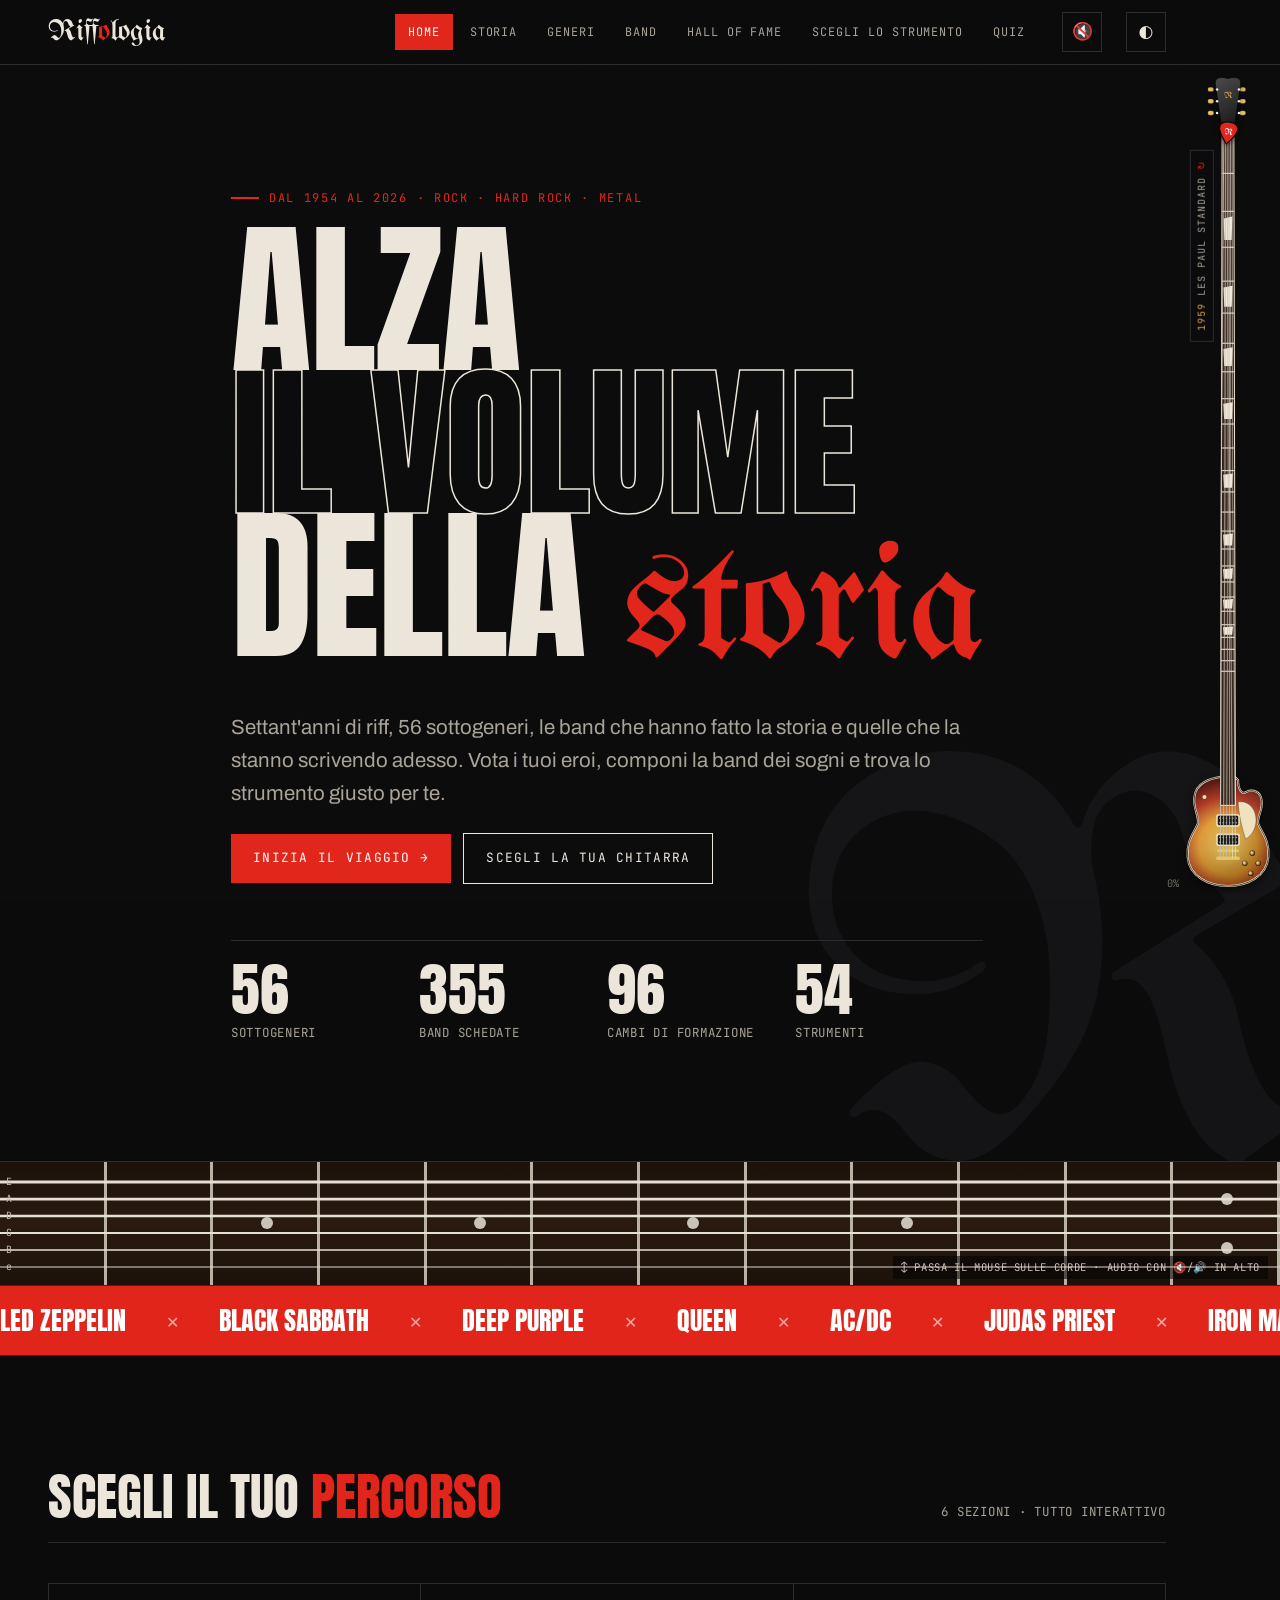
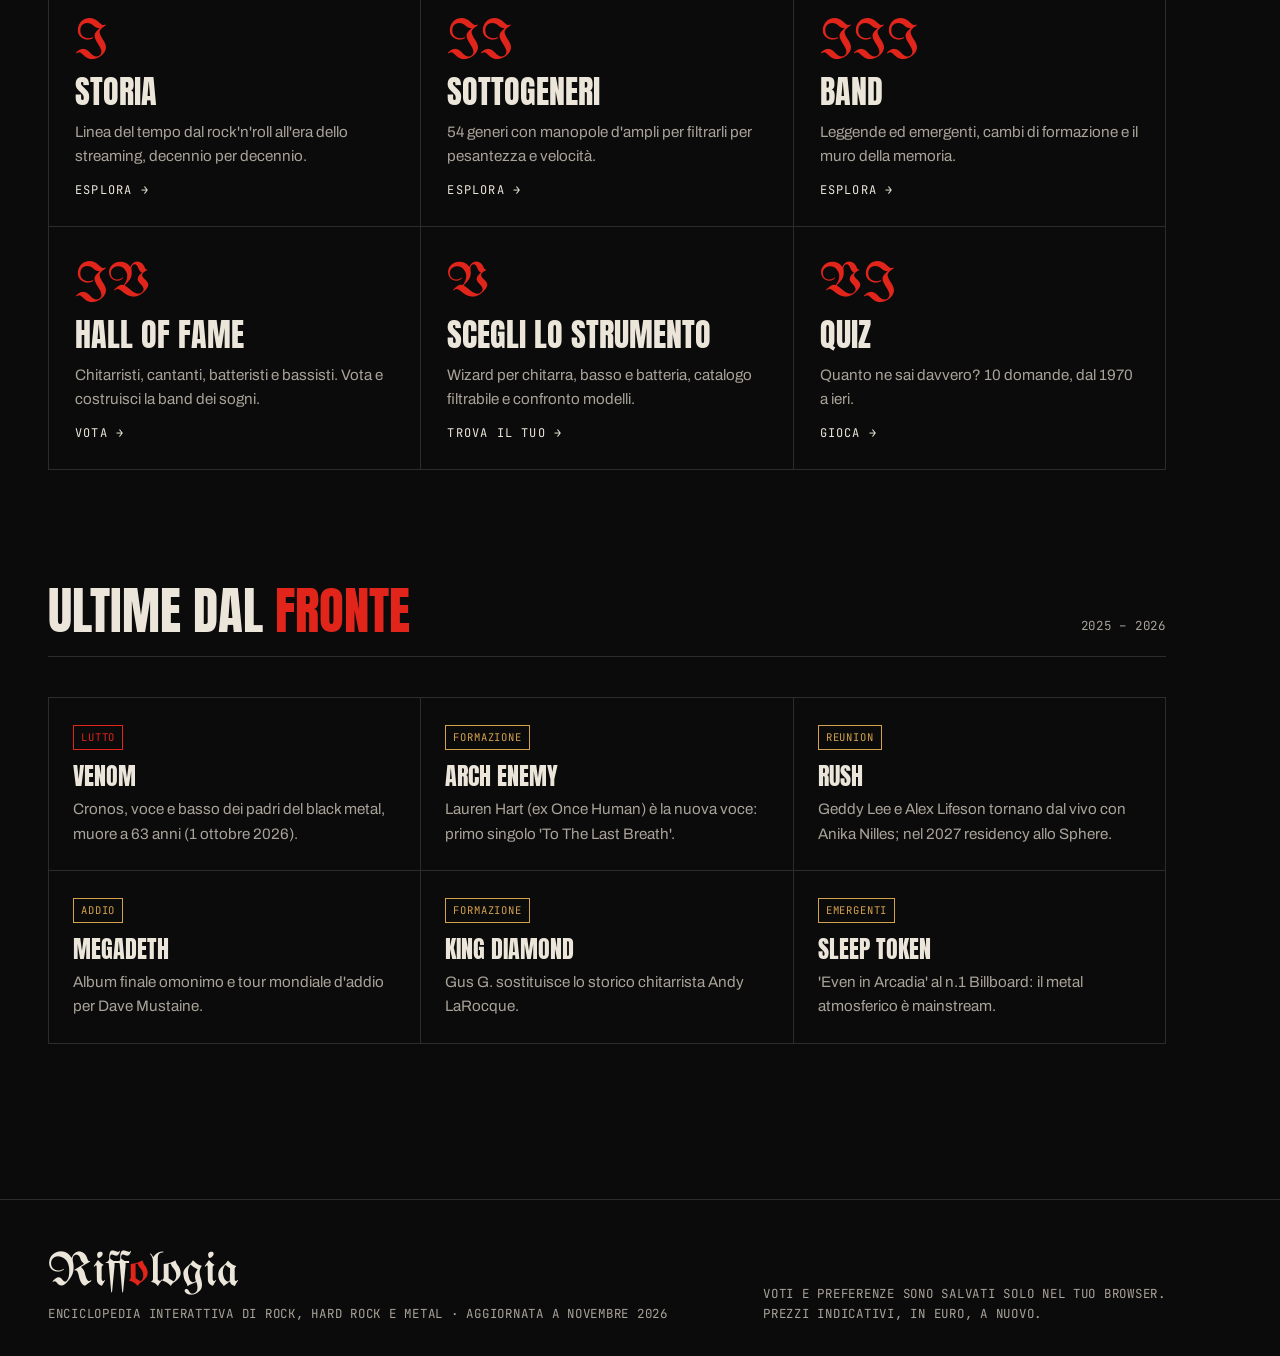
==== commit 5c6e7d77: "Chitarra laterale: 8 modelli storici su canvas e frantumazione a impatto - modelli: Stratocaster '54" ====
--- a/index.html
+++ b/index.html
@@ -52,7 +52,9 @@
 <script src="js/data.js"></script>
 <script src="js/bands-extra.js"></script>
 <script src="js/main.js"></script>
+<script src="js/audio.js"></script>
 <script src="js/effects.js"></script>
+<script src="js/guitar.js"></script>
 <script>
   const stats = [[GENRES.length,"Sottogeneri"],[BANDS.length,"Band schedate"],[LINEUP.length,"Cambi di formazione"],[GUITARS.length+BASSES.length+DRUMS.length,"Strumenti"]];
   $("#stats").innerHTML = stats.map(([n,l]) => `<div><b>${n}</b><span class="mono muted">${l}</span></div>`).join("");
--- a/css/effects.css
+++ b/css/effects.css
@@ -25,36 +25,20 @@
 .rv.in{opacity:1;transform:none}
 .tile,.opt,.card.link,.hof-row{transition:transform .18s ease-out,background .2s,border-color .15s}
 
-/* ---------- chitarra laterale che si distrugge ---------- */
-.sg{position:fixed;right:10px;top:76px;bottom:14px;width:46px;z-index:40;pointer-events:none;display:flex;flex-direction:column;align-items:center;filter:drop-shadow(0 8px 12px rgba(0,0,0,.55))}
-.sg-part{transition:transform .3s cubic-bezier(.2,.9,.3,1.3);will-change:transform;position:relative}
-.sg-head{width:46px;height:70px;flex:none}
-.sg-head svg,.sg-body svg{display:block;width:100%;height:100%;overflow:visible}
-.sg-neck{width:14px;flex:1;background:#2b1b10 repeating-linear-gradient(to bottom,transparent 0 34px,#c9c0b0 34px 36px);border-left:1px solid #000;border-right:1px solid #000}
-.sg-neck::after{content:"";position:absolute;left:50%;top:50%;width:5px;height:5px;margin:-2.5px;border-radius:50%;background:#e8e2d6}
-.str{position:absolute;top:0;bottom:0;width:1px;background:linear-gradient(#eee,#9a9a9a);transition:transform .4s cubic-bezier(.2,1.6,.4,1)}
-.str:nth-child(1){left:1.5px;width:1.6px}.str:nth-child(2){left:3.6px;width:1.4px}.str:nth-child(3){left:5.6px;width:1.2px}
-.str:nth-child(4){left:7.6px}.str:nth-child(5){left:9.6px}.str:nth-child(6){left:11.4px;width:.8px}
-.sg-body{width:46px;height:110px;flex:none;margin-top:-1px}
-.sg-body .crack{stroke-dasharray:1;stroke-dashoffset:1}
-.sg-pick{position:absolute;left:50%;width:20px;height:22px;margin:-11px 0 0 -10px;z-index:2;transition:top .12s linear}
-.sg-pick svg{width:100%;height:100%;display:block}
-.sg-pct{position:absolute;right:52px;bottom:4px;font-family:var(--f-mono);font-size:.65rem;color:var(--ink3);letter-spacing:.06em}
-.sg.vibe .str{animation:vib .07s linear infinite}
-@keyframes vib{50%{transform:translateX(.8px)}}
-.sg-shards{position:absolute;left:0;right:0;bottom:70px;height:0}
-.sg-shards i{position:absolute;left:18px;top:0;width:11px;height:11px;background:var(--red);clip-path:polygon(50% 0,100% 100%,0 75%);opacity:0;transition:transform .8s cubic-bezier(.1,.9,.2,1),opacity .5s}
-.sg-shards i:nth-child(odd){background:#3a2414}
-.sg-shards i:nth-child(3n){background:var(--gold);width:7px;height:7px}
-.sg.boom .sg-shards i{opacity:1;transform:translate(var(--dx),var(--dy)) rotate(var(--r))}
-.sg.boom .str{transform:scaleY(.35) rotate(28deg);transform-origin:top}
-.sg.boom .str:nth-child(even){transform:scaleY(.5) rotate(-35deg);transform-origin:bottom}
+/* ---------- chitarra laterale (canvas, js/guitar.js) ---------- */
+.gtr-canvas{position:fixed;left:0;top:0;z-index:40;pointer-events:none}
+.gtr-label{position:fixed;top:150px;margin-right:var(--sbw,0px);z-index:41;writing-mode:vertical-rl;transform:rotate(180deg);background:rgba(11,11,12,.75);border:1px solid var(--line);color:var(--ink2);font-family:var(--f-mono);font-size:.62rem;letter-spacing:.1em;text-transform:uppercase;padding:10px 3px;white-space:nowrap;max-height:calc(100vh - 360px);overflow:hidden;text-overflow:ellipsis}
+.gtr-label span{color:var(--gold)} .gtr-label b{color:var(--red);font-weight:400}
+.gtr-label:hover{color:var(--ink);border-color:var(--red)}
+.gtr-pct{position:fixed;right:calc(100px + var(--sbw,0px));bottom:8px;z-index:41;font-family:var(--f-mono);font-size:.65rem;color:var(--ink3);letter-spacing:.06em;pointer-events:none}
+.spark.dust{width:4px;height:4px;border-radius:1px;background:#8a5a2b;box-shadow:none}
+@media (max-width:999px){.gtr-canvas,.gtr-label,.gtr-pct{display:none}}
 
 /* barra mobile */
 .sg-mini{position:fixed;left:0;top:64px;height:3px;width:calc(var(--p,0) * 100%);background:var(--red);box-shadow:0 0 8px var(--red);z-index:49;pointer-events:none;display:none}
 .sg-mini i{position:absolute;right:-13px;top:-10px;width:24px;height:24px;transform:rotate(calc(var(--p,0) * 720deg));background:url("data:image/svg+xml,%3Csvg xmlns='http://www.w3.org/2000/svg' viewBox='0 0 36 36'%3E%3Cpath d='M5 5 L20 20' stroke='%23000' stroke-width='4'/%3E%3Cpath d='M5 5 L20 20' stroke='%23d4a24c' stroke-width='2'/%3E%3Cg transform='rotate(-45 24 24)'%3E%3Cpath d='M21 14 C19 13 17 15 18 18 C15 19 14 23 16 26 C17 30 21 32 24 32 C27 32 31 30 32 26 C34 23 33 19 30 18 C31 15 29 13 27 14 Z' fill='%23e1251b' stroke='%23000'/%3E%3C/g%3E%3C/svg%3E") center/contain no-repeat}
-@media (max-width:999px){.sg{display:none}.sg-mini{display:block}}
-@media (min-width:1000px) and (max-width:1440px){.wrap{padding-right:calc(var(--pad) + 52px)}}
+@media (max-width:999px){.sg-mini{display:block}}
+@media (min-width:1000px) and (max-width:1500px){.wrap{padding-right:calc(var(--pad) + 66px)}}
 
 /* ---------- tastiera con corde suonabili ---------- */
 .strings{position:relative;height:124px;overflow:hidden;border-bottom:1px solid var(--line);touch-action:pan-y;user-select:none;
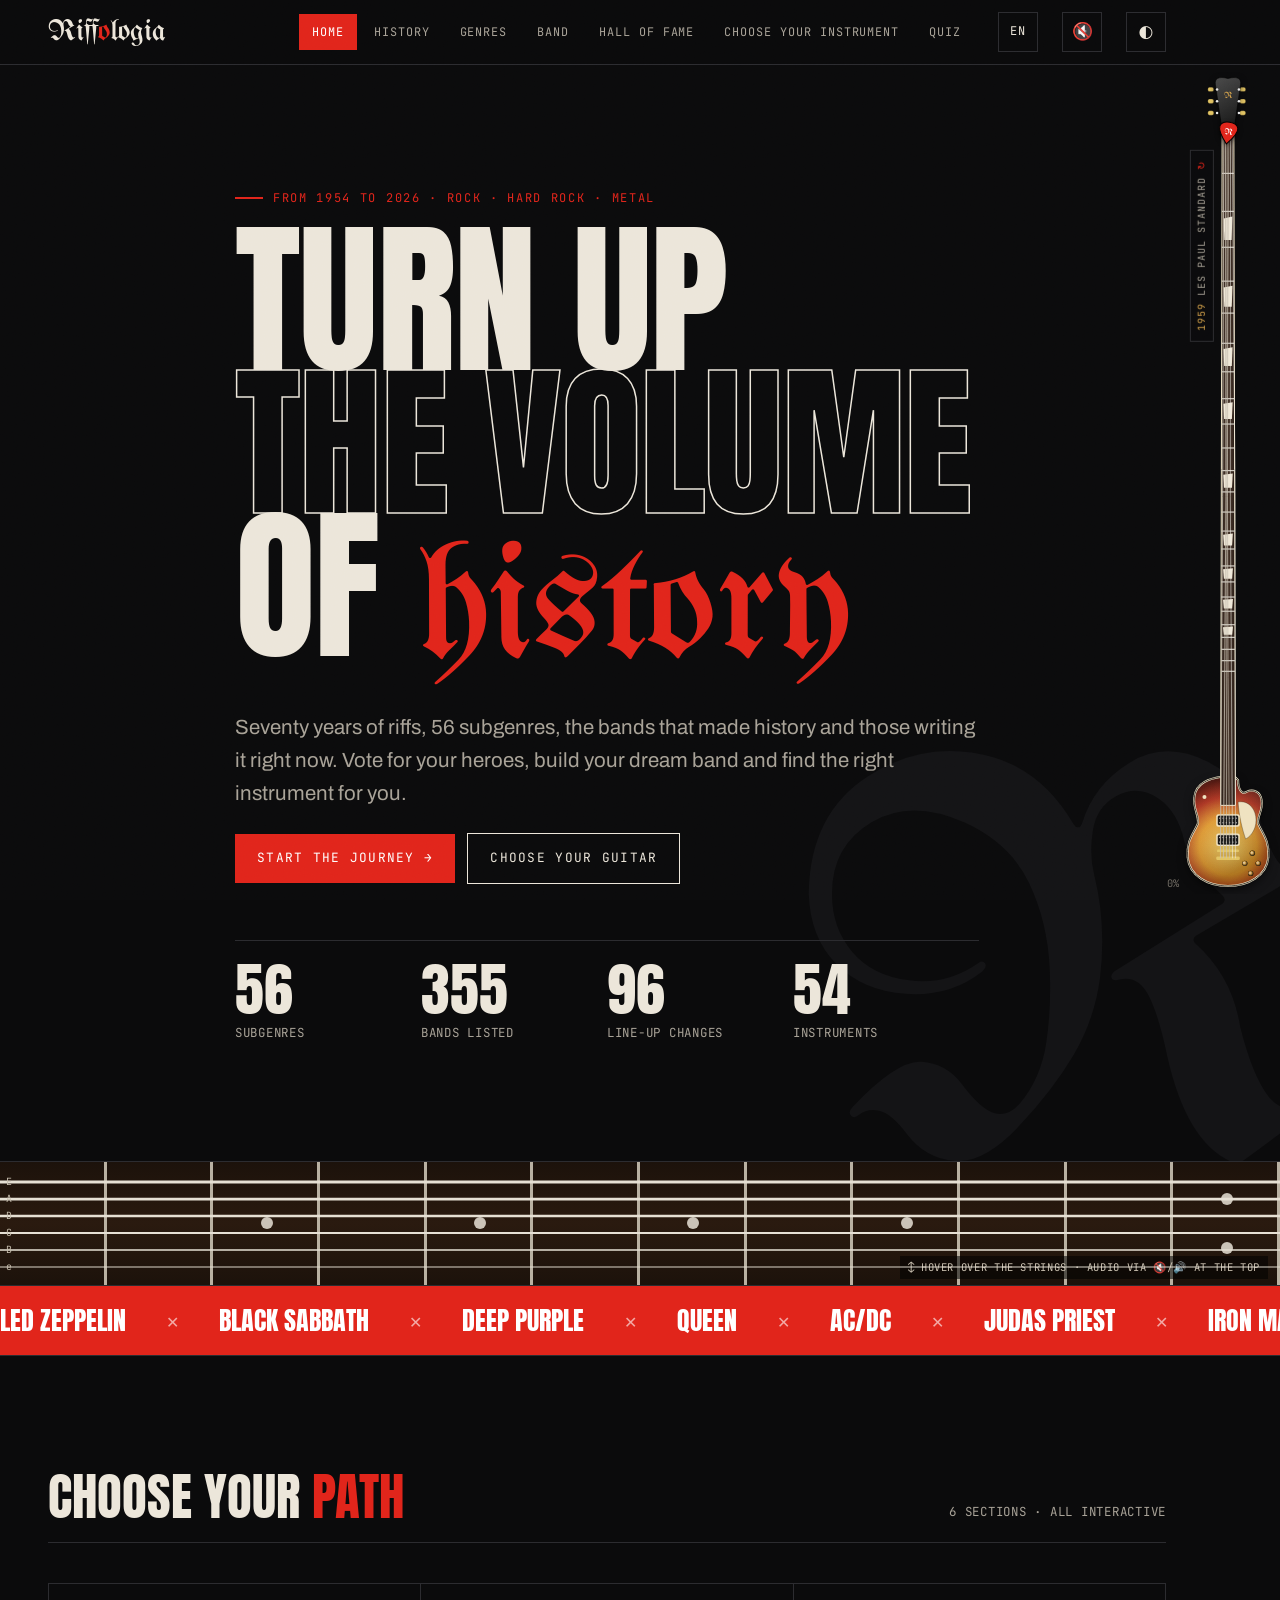
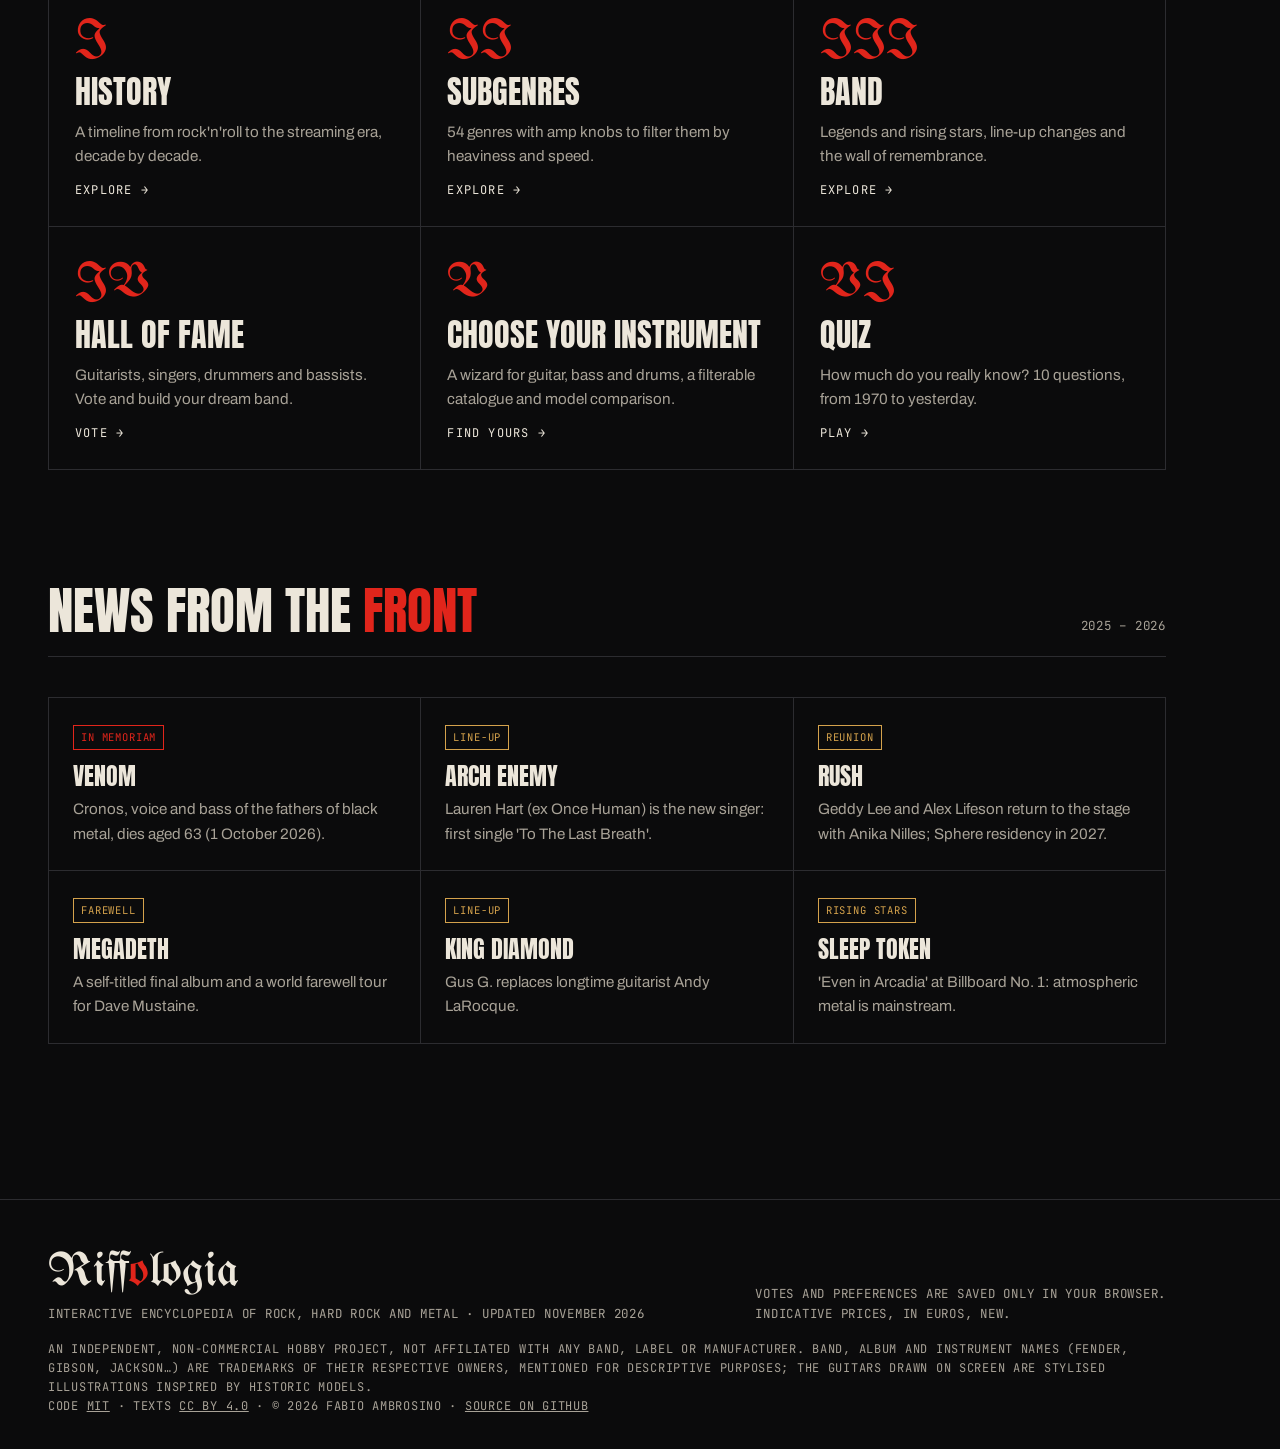
==== commit 96e63cad: "Multilingual site (IT/EN/DE/FR/ES) and English README - js/i18n.js: translates the rendered page fro" ====
--- a/index.html
+++ b/index.html
@@ -49,6 +49,7 @@
     </div>
   </section>
 </main>
+<script src="js/i18n.js"></script>
 <script src="js/data.js"></script>
 <script src="js/bands-extra.js"></script>
 <script src="js/main.js"></script>
--- a/css/style.css
+++ b/css/style.css
@@ -43,6 +43,15 @@
 .nav a.active{color:var(--ink);background:var(--red);color:#fff}
 .icon-btn{background:none;border:1px solid var(--line);width:40px;height:40px;display:grid;place-items:center;cursor:pointer;color:var(--ink)}
 .icon-btn:hover{border-color:var(--ink)}
+.lang{position:relative}
+.lang-btn{width:auto;min-width:40px;padding:0 8px;font-family:var(--f-mono);font-size:.75rem;letter-spacing:.06em}
+.lang-menu{display:none;position:absolute;right:0;top:calc(100% + 8px);min-width:170px;background:var(--bg2);border:1px solid var(--line);box-shadow:6px 6px 0 var(--red);z-index:70}
+.lang.open .lang-menu{display:block}
+.lang-menu button{display:flex;align-items:center;gap:10px;width:100%;padding:10px 14px;background:none;border:0;border-bottom:1px solid var(--line);text-align:left;cursor:pointer;color:var(--ink)}
+.lang-menu button:last-child{border-bottom:0}
+.lang-menu button:hover,.lang-menu button:focus-visible{background:var(--bg3);outline:none}
+.lang-menu button[aria-checked="true"]{color:var(--red2)}
+.lang-menu .mono{width:22px;color:var(--ink3)}
 .burger{display:none}
 @media (max-width:980px){
   .burger{display:grid;margin-left:8px}
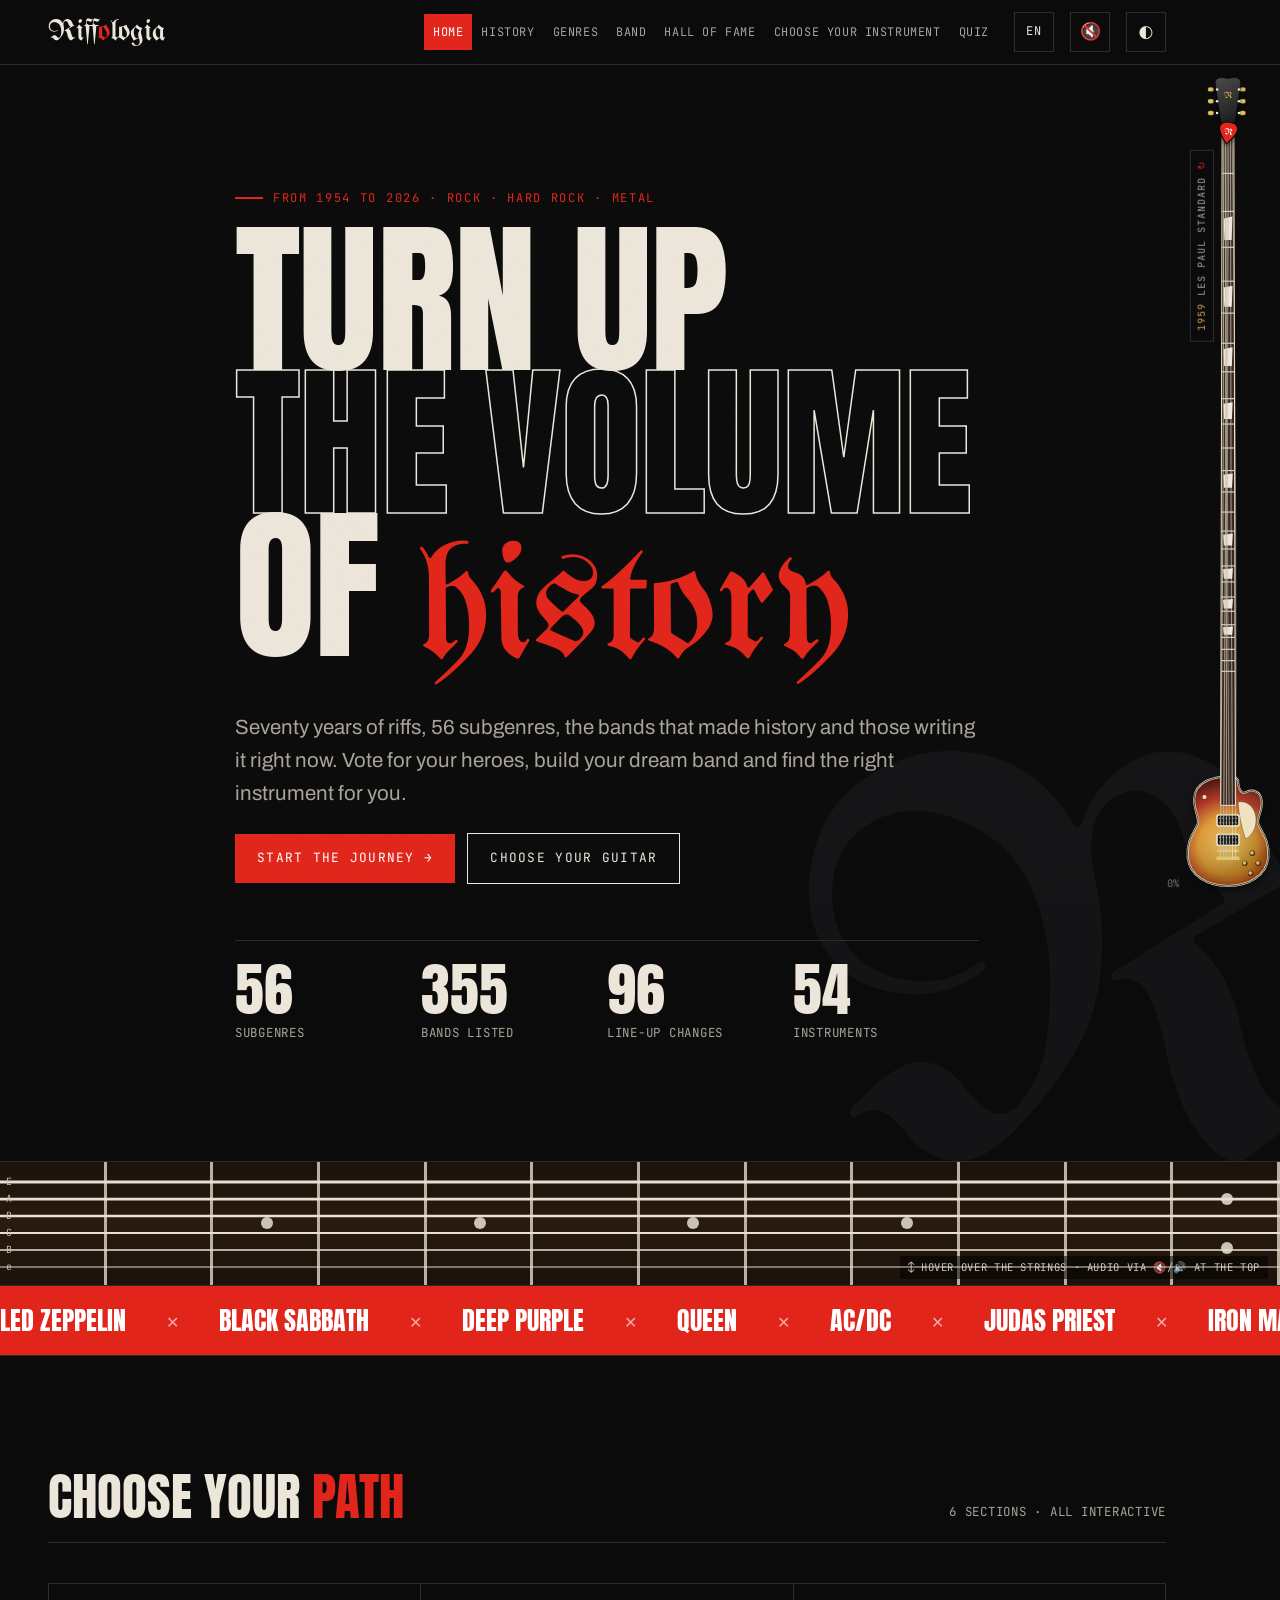
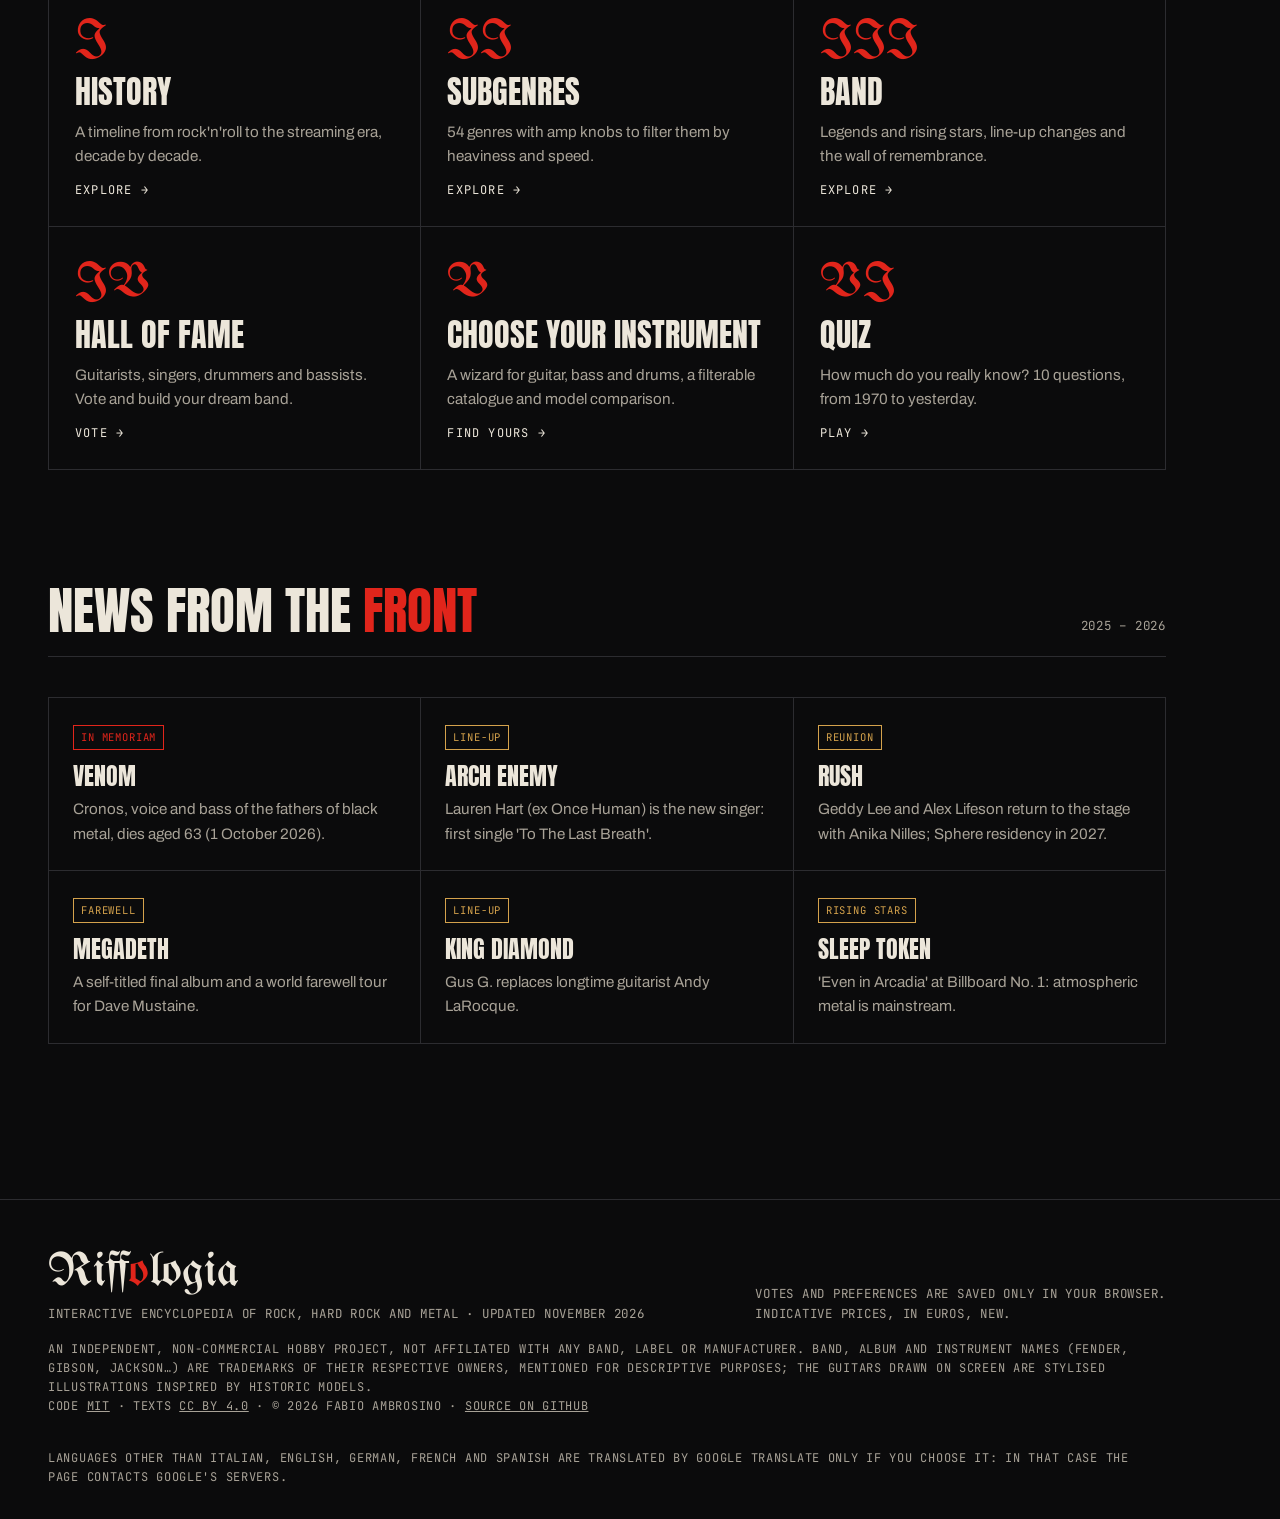
==== commit 44434acb: "Language follows links, English by default, Google Translate for other languages - Language choice: " ====
--- a/index.html
+++ b/index.html
@@ -26,7 +26,7 @@
     </div>
   </section>
 
-  <div class="marquee" aria-hidden="true"><div class="track" id="mq"></div></div>
+  <div class="marquee" aria-hidden="true"><div class="track" id="mq" translate="no"></div></div>
 
   <section>
     <div class="wrap">
--- a/css/style.css
+++ b/css/style.css
@@ -38,22 +38,27 @@
 .logo{font-family:var(--f-black);font-size:1.9rem;text-decoration:none;line-height:1;color:var(--ink)}
 .logo span{color:var(--red)}
 .nav{display:flex;gap:4px;margin-left:auto}
-.nav a{font-family:var(--f-mono);font-size:.74rem;letter-spacing:.08em;text-transform:uppercase;text-decoration:none;padding:8px 12px;color:var(--ink2);border:1px solid transparent}
+.nav a{white-space:nowrap;font-family:var(--f-mono);font-size:.74rem;letter-spacing:.08em;text-transform:uppercase;text-decoration:none;padding:8px 12px;color:var(--ink2);border:1px solid transparent}
 .nav a:hover{color:var(--ink);border-color:var(--line)}
 .nav a.active{color:var(--ink);background:var(--red);color:#fff}
 .icon-btn{background:none;border:1px solid var(--line);width:40px;height:40px;display:grid;place-items:center;cursor:pointer;color:var(--ink)}
 .icon-btn:hover{border-color:var(--ink)}
 .lang{position:relative}
 .lang-btn{width:auto;min-width:40px;padding:0 8px;font-family:var(--f-mono);font-size:.75rem;letter-spacing:.06em}
-.lang-menu{display:none;position:absolute;right:0;top:calc(100% + 8px);min-width:170px;background:var(--bg2);border:1px solid var(--line);box-shadow:6px 6px 0 var(--red);z-index:70}
+.lang-menu{display:none;position:absolute;right:0;top:calc(100% + 8px);min-width:210px;background:var(--bg2);border:1px solid var(--line);box-shadow:6px 6px 0 var(--red);z-index:70}
 .lang.open .lang-menu{display:block}
 .lang-menu button{display:flex;align-items:center;gap:10px;width:100%;padding:10px 14px;background:none;border:0;border-bottom:1px solid var(--line);text-align:left;cursor:pointer;color:var(--ink)}
 .lang-menu button:last-child{border-bottom:0}
 .lang-menu button:hover,.lang-menu button:focus-visible{background:var(--bg3);outline:none}
 .lang-menu button[aria-checked="true"]{color:var(--red2)}
 .lang-menu .mono{width:22px;color:var(--ink3)}
+.lang-more{display:block;padding:10px 14px;border-top:1px solid var(--line)}
+.lang-more .mono{display:block;width:auto;font-size:.65rem;letter-spacing:.04em;margin-bottom:6px}
+.lang-more select{width:100%;padding:6px 8px;background:var(--bg3);color:var(--ink);border:1px solid var(--line);font:inherit;font-size:.85rem}
 .burger{display:none}
-@media (max-width:980px){
+/* le voci del menu non vanno a capo: sotto i 1400px si stringono, sotto i 1200px passano nel menu a tendina */
+@media (max-width:1400px){.site-head .wrap{gap:16px}.nav{gap:0}.nav a{padding:8px 8px;letter-spacing:.05em}}
+@media (max-width:1200px){
   .burger{display:grid;margin-left:8px}
   #themeBtn{margin-left:auto}
   .nav{position:fixed;inset:64px 0 auto 0;flex-direction:column;background:var(--bg);border-bottom:1px solid var(--line);padding:12px var(--pad) 20px;display:none}
@@ -269,3 +274,9 @@
 .empty{padding:40px;text-align:center;color:var(--ink3);background:var(--bg)}
 .flex{display:flex;flex-wrap:wrap;gap:12px;align-items:center}
 .mt{margin-top:24px} .mb{margin-bottom:24px}
+
+/* proposta di traduzione automatica (lingue senza dizionario) */
+.gt-offer{position:fixed;left:16px;right:16px;bottom:16px;z-index:90;max-width:560px;margin:0 auto;display:flex;flex-wrap:wrap;align-items:center;gap:10px 14px;padding:12px 14px;background:var(--bg2);border:1px solid var(--line);box-shadow:6px 6px 0 var(--red);color:var(--ink);font-size:.9rem}
+.gt-offer .muted{flex:1 1 200px}
+.gt-offer .btn{padding:8px 14px}
+.gt-offer .icon-btn{width:34px;height:34px}
--- a/css/effects.css
+++ b/css/effects.css
@@ -53,5 +53,5 @@
 .strings path.hit{stroke:var(--red2);filter:drop-shadow(0 0 4px var(--red))}
 .strings .lbl{position:absolute;left:6px;font-family:var(--f-mono);font-size:.62rem;color:#c9c0b0;transform:translateY(-50%)}
 .strings-hint{position:absolute;right:12px;bottom:6px;font-family:var(--f-mono);font-size:.66rem;letter-spacing:.06em;text-transform:uppercase;color:#c9c0b0;background:rgba(0,0,0,.55);padding:3px 8px}
-@media (max-width:980px){#soundBtn{margin-left:auto}#themeBtn{margin-left:0}}
+@media (max-width:1200px){.lang{margin-left:auto}#soundBtn,#themeBtn{margin-left:0}}
 #soundBtn.on{border-color:var(--red);color:var(--red)}
